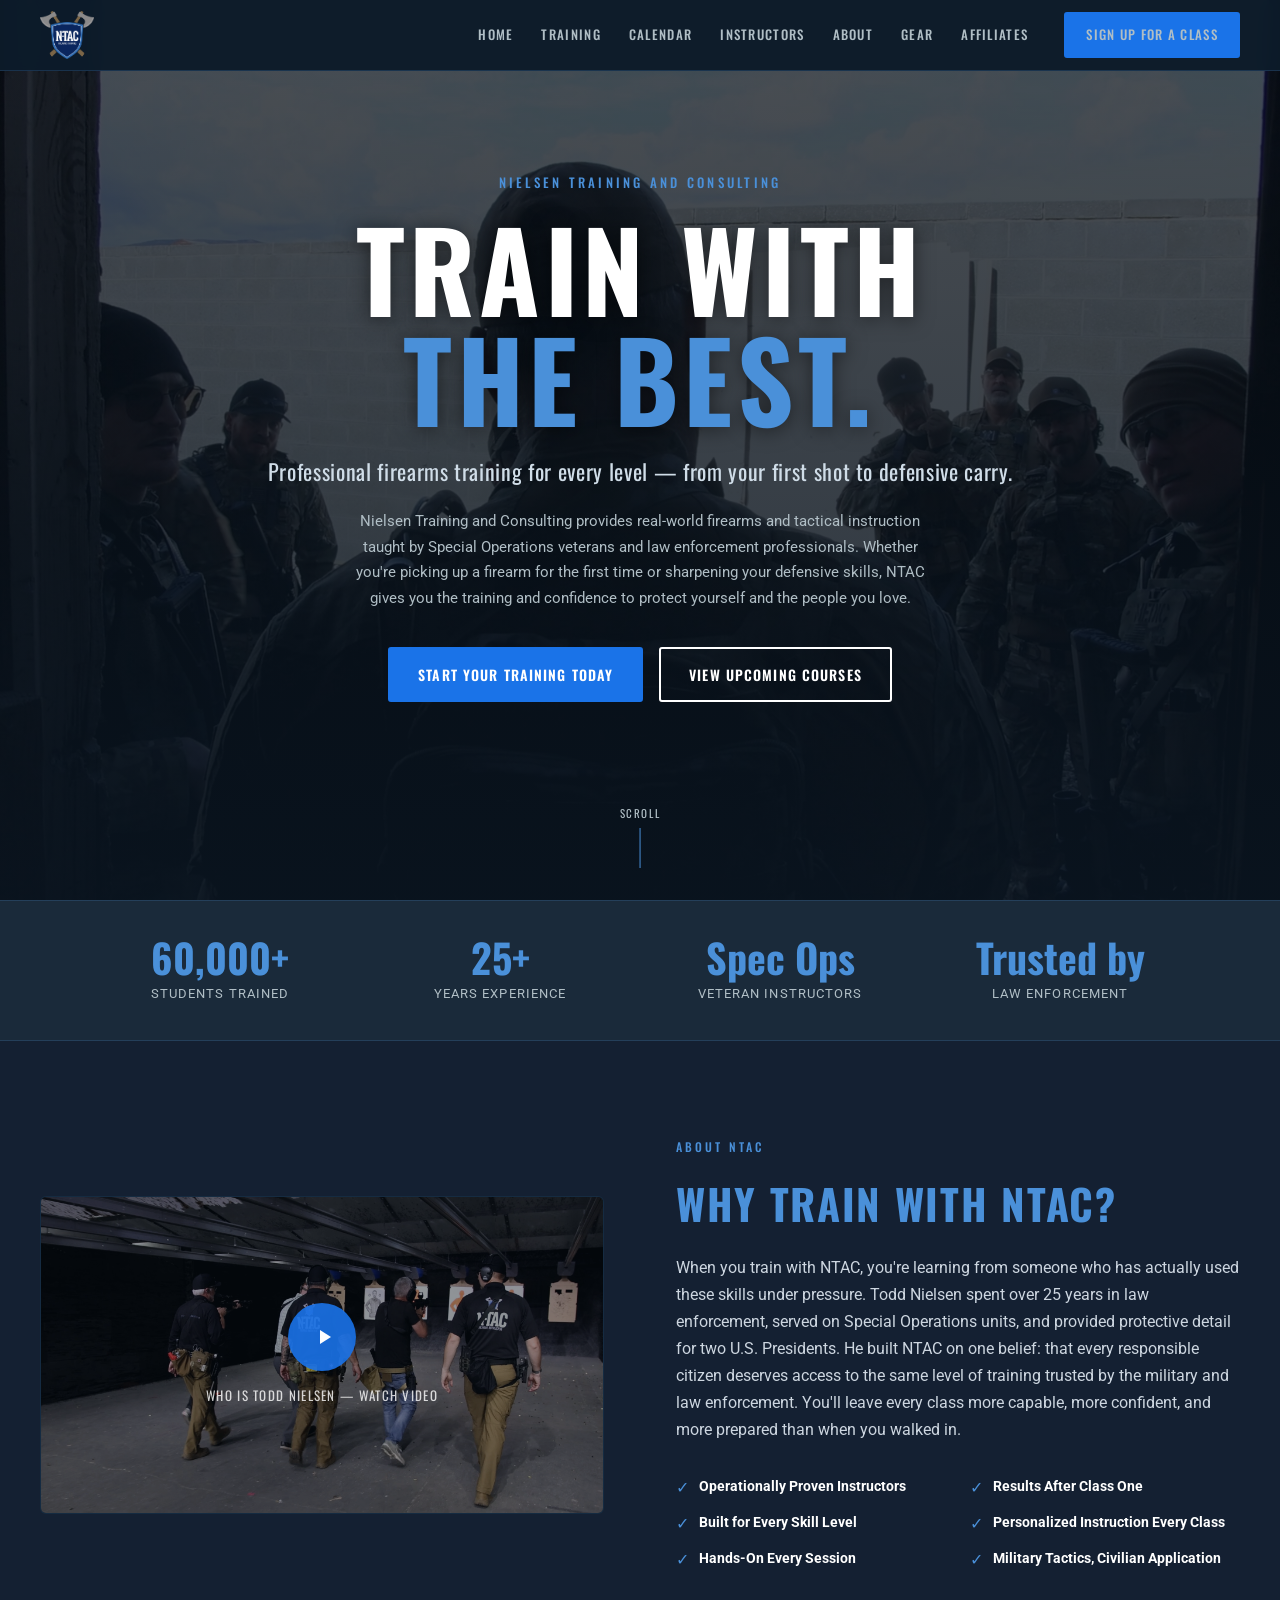
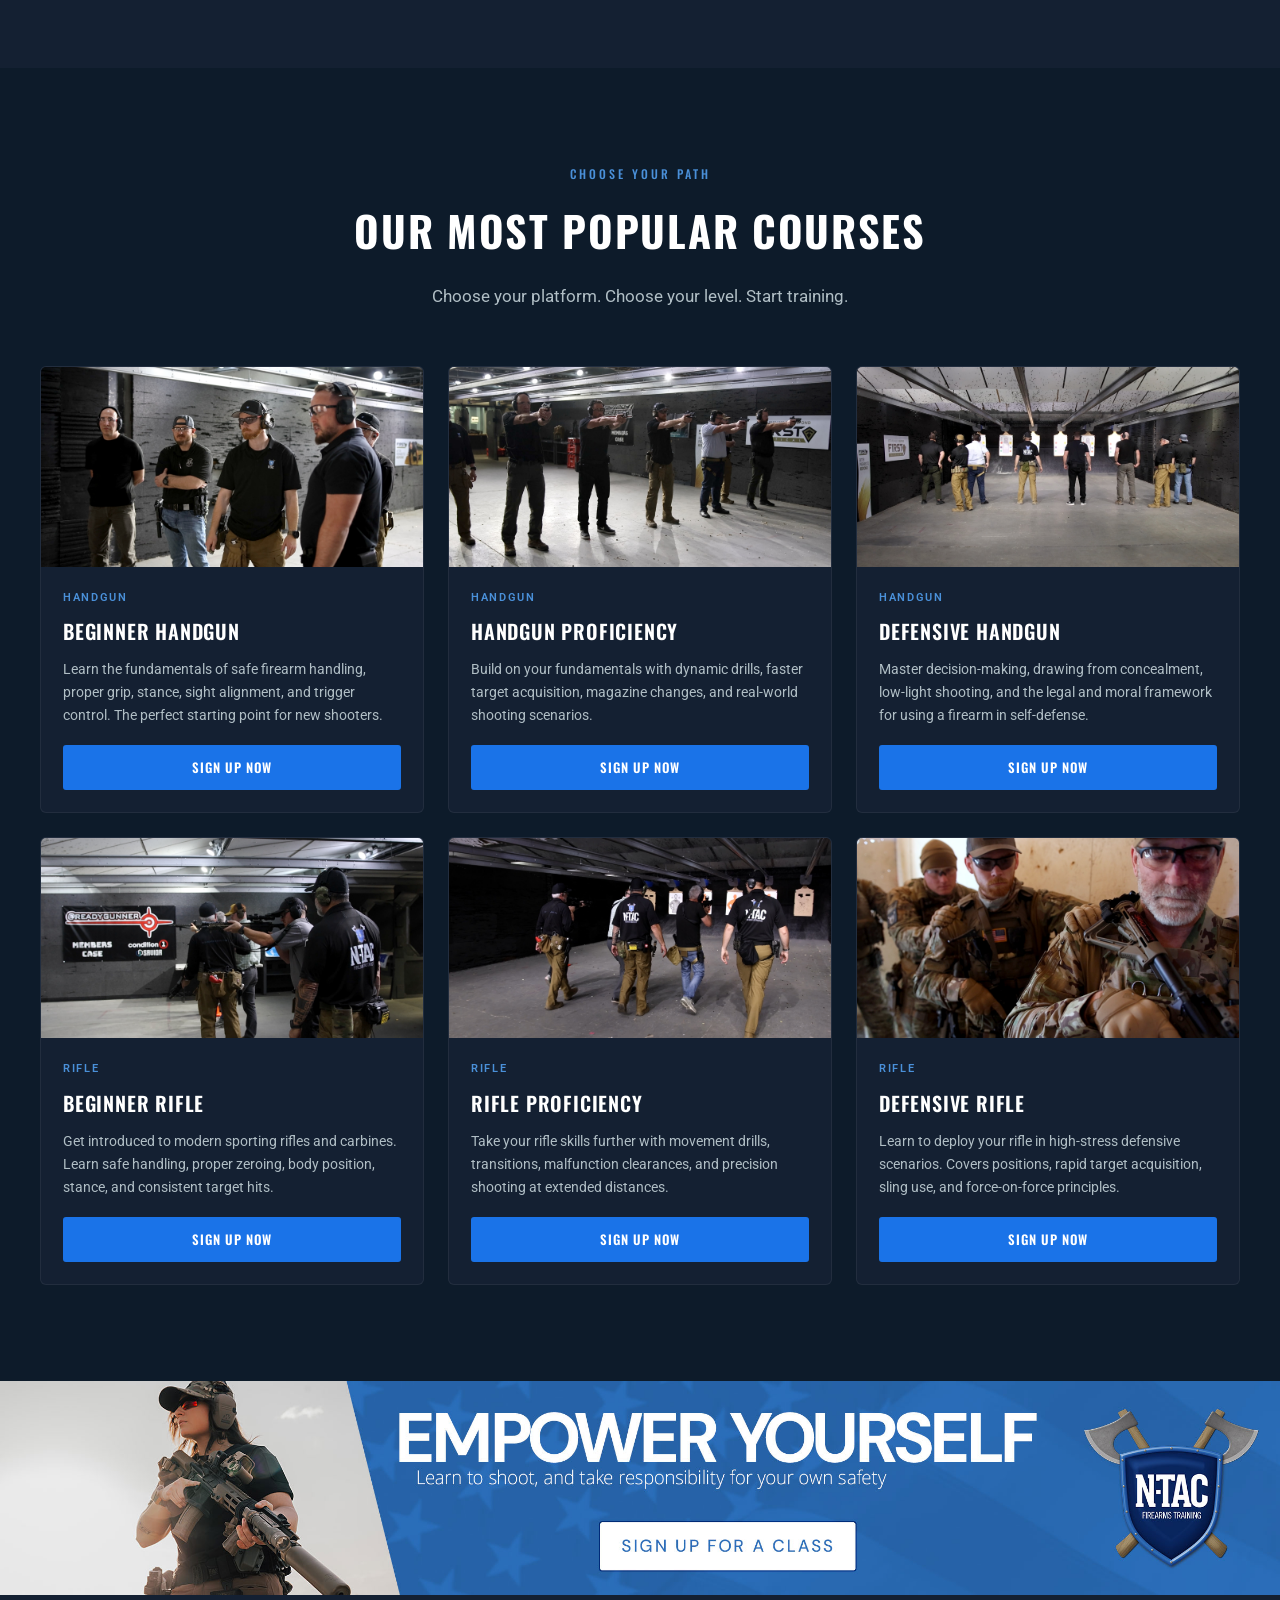
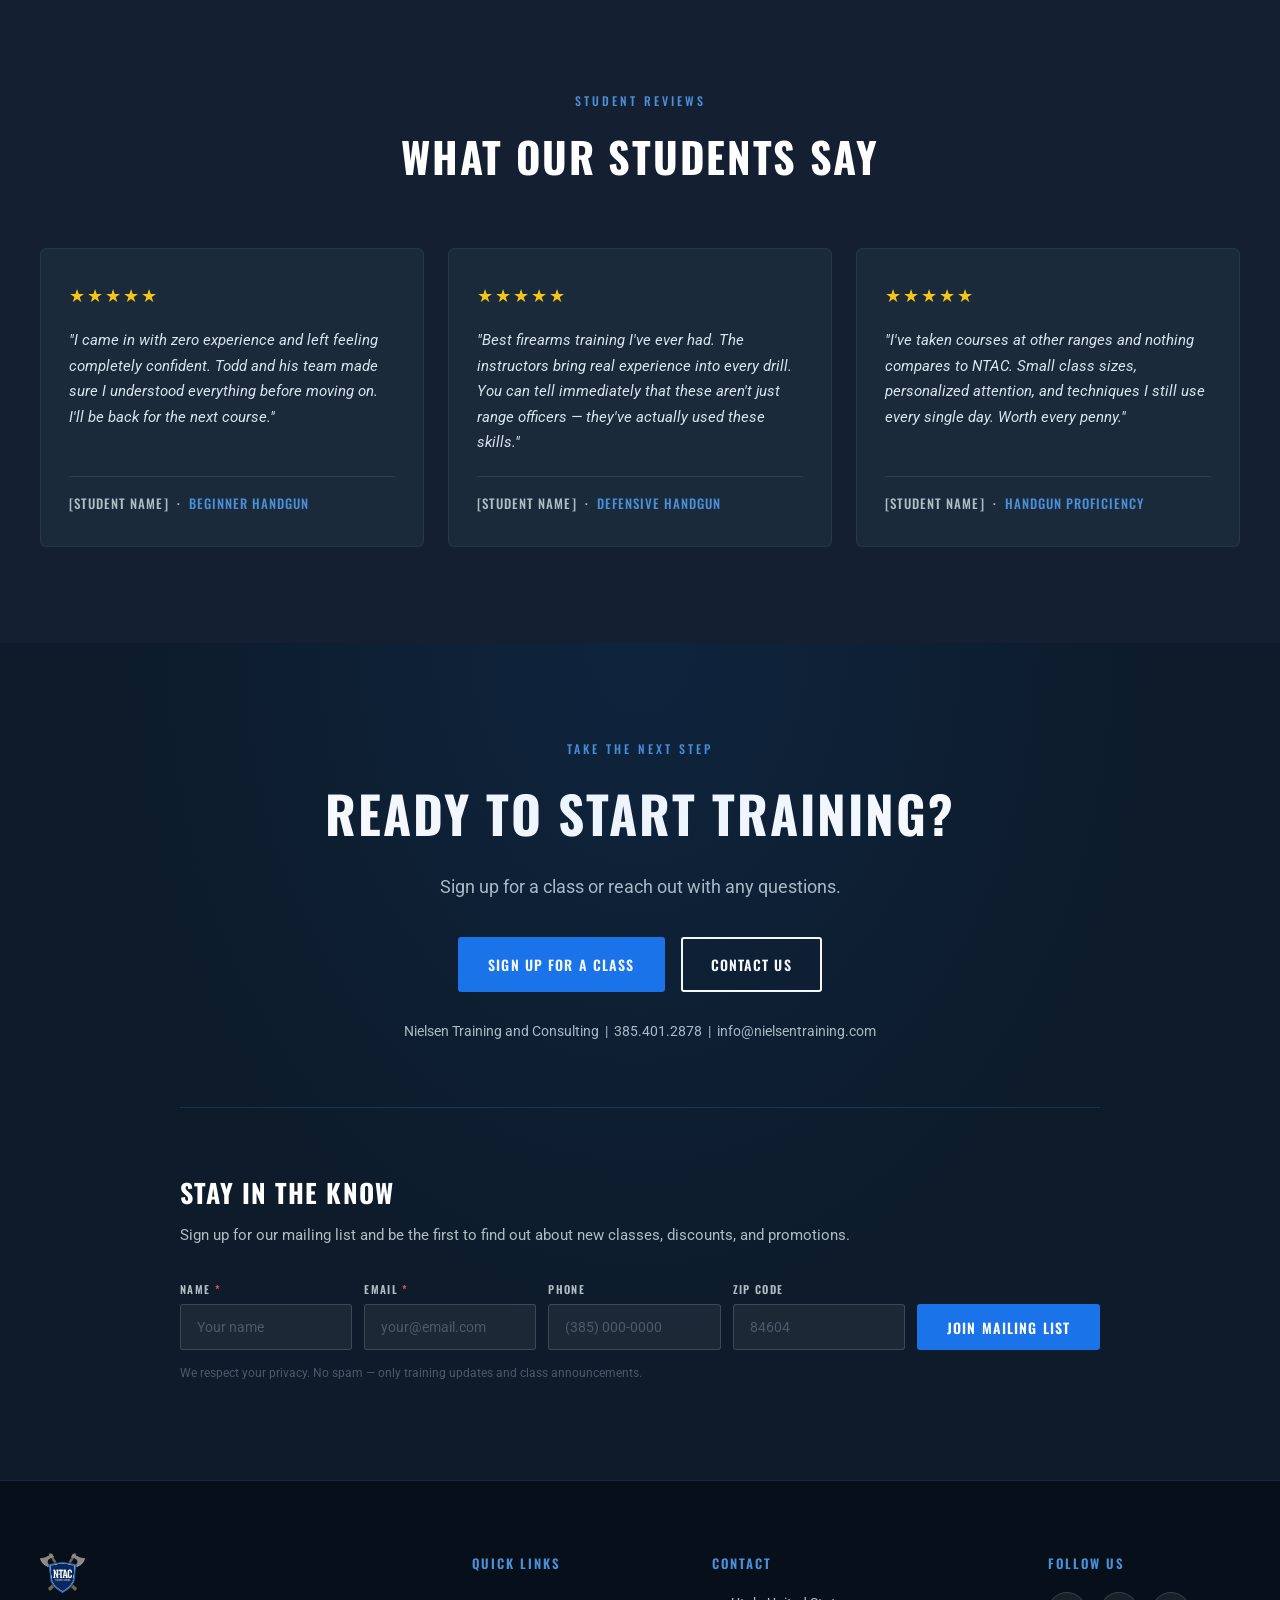
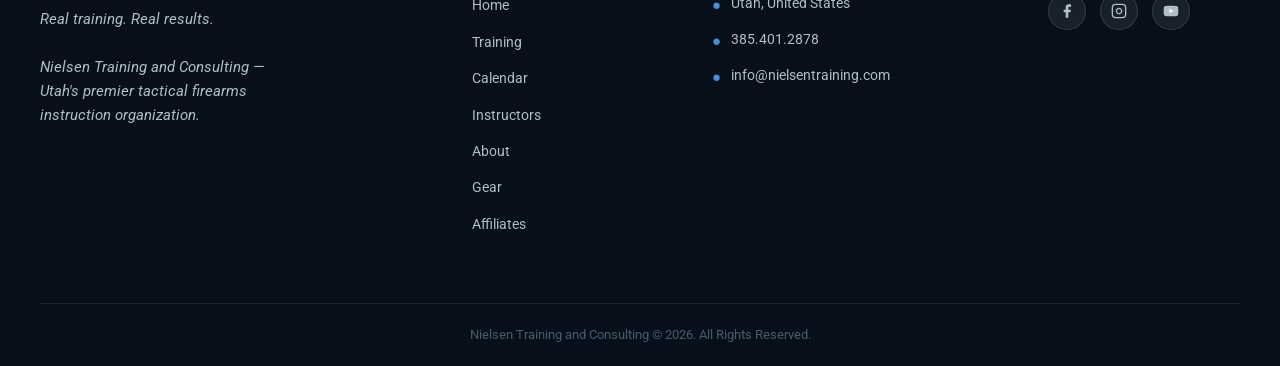
==== index.html @ 10a57e36 "Wire YouTube video YIBYasEvXTU to Why Train With NTAC thumbnail" ====
<!DOCTYPE html>
<html lang="en">
<head>
  <meta charset="UTF-8" />
  <meta name="viewport" content="width=device-width, initial-scale=1.0" />
  <title>Nielsen Training and Consulting — NTAC</title>
  <link rel="icon" type="image/png" href="images/logo-shield-color.png" />
  <link rel="apple-touch-icon" href="images/logo-shield-color.png" />
  <link rel="preconnect" href="https://fonts.googleapis.com" />
  <link rel="preconnect" href="https://fonts.gstatic.com" crossorigin />
  <link href="https://fonts.googleapis.com/css2?family=Oswald:wght@400;500;600;700&family=Roboto:ital,wght@0,400;0,500;0,700;1,400&display=swap" rel="stylesheet" />
  <style>
    *, *::before, *::after { box-sizing: border-box; margin: 0; padding: 0; }

    :root {
      --navy:       #0d1b2a;
      --navy-light: #142032;
      --navy-mid:   #1a2a3a;
      --accent:     #4a90d9;
      --cta:        #1a73e8;
      --cta-hover:  #1558b0;
      --white:      #ffffff;
      --grey:       #b0bec5;
      --gold:       #f5c518;
    }

    html { scroll-behavior: smooth; }

    body {
      background: var(--navy);
      color: var(--white);
      font-family: 'Roboto', sans-serif;
      font-size: 16px;
      line-height: 1.65;
    }

    h1, h2, h3, h4 {
      font-family: 'Oswald', sans-serif;
      text-transform: uppercase;
      letter-spacing: 0.04em;
    }

    a { color: inherit; text-decoration: none; }

    /* ── BUTTONS ─────────────────────────────────── */
    .btn {
      display: inline-block;
      padding: 14px 28px;
      font-family: 'Oswald', sans-serif;
      font-size: 14px;
      font-weight: 600;
      letter-spacing: 0.08em;
      text-transform: uppercase;
      border-radius: 3px;
      cursor: pointer;
      transition: all 0.2s ease;
      border: none;
    }
    .btn-primary {
      background: var(--cta);
      color: var(--white);
      border: 2px solid var(--cta);
    }
    .btn-primary:hover { background: var(--cta-hover); border-color: var(--cta-hover); transform: translateY(-1px); }
    .btn-outline {
      background: transparent;
      color: var(--white);
      border: 2px solid var(--white);
    }
    .btn-outline:hover { background: rgba(255,255,255,0.1); transform: translateY(-1px); }
    .btn-sm { padding: 10px 20px; font-size: 13px; }

    /* ── NAV ─────────────────────────────────────── */
    nav {
      position: fixed;
      top: 0; left: 0; right: 0;
      z-index: 200;
      background: rgba(13, 27, 42, 0.97);
      backdrop-filter: blur(8px);
      border-bottom: 1px solid rgba(74, 144, 217, 0.2);
    }
    .nav-inner {
      max-width: 1280px;
      margin: 0 auto;
      padding: 0 40px;
      height: 70px;
      display: flex;
      align-items: center;
      justify-content: space-between;
    }
    .nav-logo img { height: 48px; width: auto; display: block; }
    .nav-links {
      display: flex;
      align-items: center;
      gap: 28px;
      list-style: none;
    }
    .nav-links a {
      font-family: 'Oswald', sans-serif;
      font-size: 13px;
      font-weight: 500;
      letter-spacing: 0.1em;
      text-transform: uppercase;
      color: var(--grey);
      transition: color 0.2s;
    }
    .nav-links a:hover { color: var(--white); }
    .nav-cta { margin-left: 8px; }

    /* Hamburger */
    .hamburger {
      display: none;
      flex-direction: column;
      gap: 5px;
      cursor: pointer;
      padding: 8px;
      background: none;
      border: none;
    }
    .hamburger span {
      display: block;
      width: 24px;
      height: 2px;
      background: var(--white);
      border-radius: 2px;
      transition: all 0.3s ease;
    }
    .hamburger.open span:nth-child(1) { transform: translateY(7px) rotate(45deg); }
    .hamburger.open span:nth-child(2) { opacity: 0; }
    .hamburger.open span:nth-child(3) { transform: translateY(-7px) rotate(-45deg); }

    /* Mobile menu drawer */
    .mobile-menu {
      display: none;
      position: fixed;
      top: 70px; left: 0; right: 0;
      background: rgba(7, 16, 26, 0.98);
      backdrop-filter: blur(12px);
      border-bottom: 1px solid rgba(74,144,217,0.2);
      z-index: 199;
      padding: 24px 24px 32px;
      transform: translateY(-100%);
      opacity: 0;
      transition: transform 0.3s ease, opacity 0.3s ease;
    }
    .mobile-menu.open {
      transform: translateY(0);
      opacity: 1;
    }
    .mobile-menu ul {
      list-style: none;
      display: flex;
      flex-direction: column;
      gap: 4px;
      margin-bottom: 20px;
    }
    .mobile-menu ul a {
      display: block;
      font-family: 'Oswald', sans-serif;
      font-size: 18px;
      font-weight: 500;
      letter-spacing: 0.08em;
      text-transform: uppercase;
      color: var(--grey);
      padding: 10px 0;
      border-bottom: 1px solid rgba(255,255,255,0.06);
      transition: color 0.2s;
    }
    .mobile-menu ul a:hover { color: var(--white); }
    .mobile-menu .btn { width: 100%; text-align: center; }

    /* ── HERO ────────────────────────────────────── */
    .hero {
      position: relative;
      min-height: 100svh;
      display: flex;
      align-items: center;
      justify-content: center;
      text-align: center;
      overflow: hidden;
      padding-top: 70px;
    }
    .hero-bg {
      position: absolute;
      inset: 0;
      background-image: url('images/defensive-rifle-3.jpg');
      background-size: cover;
      background-position: center 30%;
      filter: brightness(0.45);
    }
    .hero-overlay {
      position: absolute;
      inset: 0;
      background: linear-gradient(to bottom, rgba(13,27,42,0.3) 0%, rgba(13,27,42,0.7) 100%);
    }
    .hero-content {
      position: relative;
      z-index: 2;
      max-width: 820px;
      padding: 40px 24px;
    }
    .hero-eyebrow {
      font-family: 'Oswald', sans-serif;
      font-size: 13px;
      font-weight: 500;
      letter-spacing: 0.25em;
      text-transform: uppercase;
      color: var(--accent);
      margin-bottom: 20px;
    }
    .hero h1 {
      font-size: clamp(44px, 9vw, 110px);
      font-weight: 700;
      line-height: 1.0;
      color: var(--white);
      margin-bottom: 20px;
      text-shadow: 0 2px 20px rgba(0,0,0,0.5);
    }
    .hero h1 span { color: var(--accent); }
    .hero-sub {
      font-family: 'Oswald', sans-serif;
      font-size: clamp(16px, 2.5vw, 22px);
      font-weight: 400;
      color: #d0dde8;
      margin-bottom: 20px;
      letter-spacing: 0.03em;
    }
    .hero-body {
      font-size: 15px;
      color: var(--grey);
      max-width: 580px;
      margin: 0 auto 36px;
      line-height: 1.7;
    }
    .hero-btns {
      display: flex;
      gap: 16px;
      justify-content: center;
      flex-wrap: wrap;
    }
    .hero-scroll {
      position: absolute;
      bottom: 32px;
      left: 50%;
      transform: translateX(-50%);
      z-index: 2;
      display: flex;
      flex-direction: column;
      align-items: center;
      gap: 6px;
      color: var(--grey);
      font-size: 11px;
      letter-spacing: 0.15em;
      text-transform: uppercase;
      font-family: 'Oswald', sans-serif;
      animation: bounce 2s infinite;
    }
    .hero-scroll::after {
      content: '';
      display: block;
      width: 1px;
      height: 40px;
      background: var(--accent);
    }
    @keyframes bounce {
      0%, 100% { transform: translateX(-50%) translateY(0); }
      50%       { transform: translateX(-50%) translateY(6px); }
    }

    /* ── STATS BAR ───────────────────────────────── */
    .stats-bar {
      background: var(--navy-mid);
      border-top: 1px solid rgba(74,144,217,0.2);
      border-bottom: 1px solid rgba(74,144,217,0.2);
      padding: 36px 40px;
    }
    .stats-inner {
      max-width: 1100px;
      margin: 0 auto;
      display: grid;
      grid-template-columns: repeat(4, 1fr);
      gap: 20px;
    }
    .stat-item { text-align: center; }
    .stat-number {
      font-family: 'Oswald', sans-serif;
      font-size: 40px;
      font-weight: 700;
      color: var(--accent);
      line-height: 1;
      display: block;
    }
    .stat-label {
      font-size: 13px;
      color: var(--grey);
      text-transform: uppercase;
      letter-spacing: 0.08em;
      margin-top: 6px;
      display: block;
    }

    /* ── SECTION COMMONS ─────────────────────────── */
    section { padding: 96px 40px; }
    .section-inner { max-width: 1200px; margin: 0 auto; }
    .section-label {
      font-family: 'Oswald', sans-serif;
      font-size: 12px;
      font-weight: 500;
      letter-spacing: 0.25em;
      color: var(--accent);
      text-transform: uppercase;
      display: block;
      margin-bottom: 12px;
    }
    .section-heading {
      font-size: clamp(26px, 3.5vw, 42px);
      font-weight: 700;
      color: var(--white);
      margin-bottom: 16px;
    }
    .section-sub {
      font-size: 17px;
      color: var(--grey);
      margin-bottom: 56px;
    }
    .centered { text-align: center; }

    /* ── WHY NTAC ────────────────────────────────── */
    .why-ntac { background: var(--navy-light); }
    .why-grid {
      display: grid;
      grid-template-columns: 1fr 1fr;
      gap: 72px;
      align-items: center;
    }
    .video-placeholder {
      position: relative;
      background: #08111a;
      border-radius: 6px;
      overflow: hidden;
      aspect-ratio: 16/9;
      cursor: pointer;
      border: 1px solid rgba(74,144,217,0.2);
    }
    .video-placeholder img {
      width: 100%;
      height: 100%;
      object-fit: cover;
      opacity: 0.55;
    }
    .video-play {
      position: absolute;
      inset: 0;
      display: flex;
      flex-direction: column;
      align-items: center;
      justify-content: center;
      gap: 14px;
    }
    .play-icon {
      width: 68px;
      height: 68px;
      background: rgba(26,115,232,0.9);
      border-radius: 50%;
      display: flex;
      align-items: center;
      justify-content: center;
      transition: all 0.2s;
    }
    .video-placeholder:hover .play-icon { background: var(--cta); transform: scale(1.08); }
    .play-icon svg { margin-left: 4px; }
    .video-caption {
      font-family: 'Oswald', sans-serif;
      font-size: 13px;
      letter-spacing: 0.1em;
      color: rgba(255,255,255,0.8);
      text-transform: uppercase;
    }
    .why-content .section-heading { color: var(--accent); }
    .why-body {
      color: #cdd6e0;
      margin-bottom: 32px;
      font-size: 15.5px;
      line-height: 1.75;
    }
    .bullets-grid {
      display: grid;
      grid-template-columns: 1fr 1fr;
      gap: 12px 24px;
    }
    .bullet-item { display: flex; align-items: flex-start; gap: 10px; }
    .bullet-icon { color: var(--accent); font-size: 16px; line-height: 1.5; flex-shrink: 0; }
    .bullet-text { font-size: 14px; font-weight: 700; color: var(--white); line-height: 1.5; }

    /* ── COURSES ─────────────────────────────────── */
    .courses { background: var(--navy); }
    .courses-grid {
      display: grid;
      grid-template-columns: repeat(3, 1fr);
      gap: 24px;
    }
    .course-card {
      background: var(--navy-light);
      border-radius: 6px;
      overflow: hidden;
      display: flex;
      flex-direction: column;
      border: 1px solid rgba(255,255,255,0.06);
      transition: all 0.25s ease;
    }
    .course-card:hover {
      transform: translateY(-4px);
      border-color: rgba(74,144,217,0.5);
      box-shadow: 0 12px 40px rgba(26,115,232,0.18);
    }
    .course-card-img { height: 200px; overflow: hidden; }
    .course-card-img img {
      width: 100%;
      height: 100%;
      object-fit: cover;
      transition: transform 0.4s ease;
    }
    .course-card:hover .course-card-img img { transform: scale(1.05); }
    .course-card-body { padding: 22px 22px 0; flex: 1; display: flex; flex-direction: column; }
    .course-tag { font-size: 11px; font-weight: 600; letter-spacing: 0.15em; text-transform: uppercase; color: var(--accent); margin-bottom: 8px; }
    .course-title { font-family: 'Oswald', sans-serif; font-size: 20px; font-weight: 600; color: var(--white); margin-bottom: 10px; text-transform: uppercase; }
    .course-desc { font-size: 14px; color: var(--grey); line-height: 1.65; flex: 1; }
    .course-card-footer { padding: 18px 22px 22px; }
    .course-card-footer .btn { width: 100%; text-align: center; }

    /* ── EMPOWER BANNER ──────────────────────────── */
    .empower-banner { width: 100%; display: block; line-height: 0; }
    .empower-banner img { width: 100%; height: auto; display: block; }

    /* ── TESTIMONIALS ────────────────────────────── */
    .testimonials { background: var(--navy-light); }
    .testi-grid {
      display: grid;
      grid-template-columns: repeat(3, 1fr);
      gap: 24px;
    }
    .testi-card {
      background: var(--navy-mid);
      border-radius: 6px;
      padding: 32px 28px;
      border: 1px solid rgba(255,255,255,0.06);
      display: flex;
      flex-direction: column;
    }
    .testi-stars { color: var(--gold); font-size: 18px; letter-spacing: 2px; margin-bottom: 18px; }
    .testi-quote { font-style: italic; color: #d8e4ef; font-size: 15px; line-height: 1.7; flex: 1; margin-bottom: 20px; }
    .testi-name {
      font-family: 'Oswald', sans-serif;
      font-size: 13px;
      font-weight: 500;
      letter-spacing: 0.08em;
      color: var(--grey);
      text-transform: uppercase;
      border-top: 1px solid rgba(255,255,255,0.1);
      padding-top: 16px;
    }
    .testi-name span { color: var(--accent); }

    /* ── COMBINED CTA + EMAIL ────────────────────── */
    .bottom-section {
      background: var(--navy);
      position: relative;
      overflow: hidden;
    }
    .bottom-section::before {
      content: '';
      position: absolute;
      inset: 0;
      background: radial-gradient(ellipse at center top, rgba(26,115,232,0.1) 0%, transparent 60%);
      pointer-events: none;
    }
    .bottom-inner {
      max-width: 1000px;
      margin: 0 auto;
      padding: 96px 40px;
    }
    .bottom-cta {
      text-align: center;
      padding-bottom: 64px;
      border-bottom: 1px solid rgba(74,144,217,0.2);
      margin-bottom: 64px;
    }
    .bottom-cta .section-heading { font-size: clamp(30px, 4vw, 52px); }
    .cta-sub { font-size: 18px; color: var(--grey); margin-bottom: 36px; }
    .cta-btns { display: flex; gap: 16px; justify-content: center; flex-wrap: wrap; margin-bottom: 28px; }
    .cta-contact { font-size: 14px; color: var(--grey); }
    .cta-contact a:hover { color: var(--white); }

    .email-signup-head { margin-bottom: 32px; }
    .email-signup-head h3 {
      font-family: 'Oswald', sans-serif;
      font-size: 26px;
      font-weight: 700;
      color: var(--white);
      text-transform: uppercase;
      letter-spacing: 0.04em;
      margin-bottom: 8px;
    }
    .email-signup-head p { font-size: 15px; color: var(--grey); }

    .email-form {
      display: grid;
      grid-template-columns: 1fr 1fr 1fr 1fr auto;
      gap: 12px;
      align-items: end;
    }
    .email-form-group { display: flex; flex-direction: column; gap: 6px; }
    .email-form-group label {
      font-family: 'Oswald', sans-serif;
      font-size: 11px;
      font-weight: 600;
      letter-spacing: 0.12em;
      text-transform: uppercase;
      color: var(--grey);
    }
    .email-form-group label span { color: #e05555; }
    .email-form-group input {
      background: rgba(255,255,255,0.06);
      border: 1px solid rgba(255,255,255,0.15);
      border-radius: 3px;
      padding: 12px 16px;
      font-size: 14px;
      color: var(--white);
      font-family: 'Roboto', sans-serif;
      outline: none;
      transition: border-color 0.2s;
      width: 100%;
      height: 46px;
    }
    .email-form-group input::placeholder { color: #4a5a6a; }
    .email-form-group input:focus { border-color: var(--accent); }
    .email-form .btn { height: 46px; white-space: nowrap; padding: 0 28px; }
    .email-form-note { margin-top: 14px; font-size: 12px; color: #4a5a6a; }

    /* ── FOOTER ──────────────────────────────────── */
    footer {
      background: #07101a;
      padding: 72px 40px 0;
      border-top: 1px solid rgba(74,144,217,0.2);
    }
    .footer-grid {
      max-width: 1200px;
      margin: 0 auto;
      display: grid;
      grid-template-columns: 2fr 1fr 1.5fr 1fr;
      gap: 48px;
      padding-bottom: 56px;
    }
    .footer-logo { display: flex; align-items: center; gap: 10px; margin-bottom: 14px; }
    .footer-logo img { height: 40px; }
    .footer-tagline { font-style: italic; color: var(--grey); font-size: 15px; line-height: 1.6; max-width: 240px; }
    .footer-col h4 {
      font-family: 'Oswald', sans-serif;
      font-size: 13px;
      font-weight: 600;
      letter-spacing: 0.15em;
      color: var(--accent);
      text-transform: uppercase;
      margin-bottom: 18px;
    }
    .footer-col ul { list-style: none; }
    .footer-col ul li { margin-bottom: 10px; }
    .footer-col ul a { font-size: 14px; color: var(--grey); transition: color 0.2s; }
    .footer-col ul a:hover { color: var(--white); }
    .footer-contact-item { display: flex; align-items: flex-start; gap: 10px; margin-bottom: 10px; font-size: 14px; color: var(--grey); }
    .footer-contact-item span:first-child { color: var(--accent); font-size: 15px; flex-shrink: 0; margin-top: 1px; }
    .social-icons { display: flex; gap: 14px; margin-top: 4px; }
    .social-icon {
      width: 38px;
      height: 38px;
      border-radius: 50%;
      background: rgba(255,255,255,0.07);
      border: 1px solid rgba(255,255,255,0.12);
      display: flex;
      align-items: center;
      justify-content: center;
      color: var(--grey);
      transition: all 0.2s;
    }
    .social-icon:hover { background: var(--cta); border-color: var(--cta); color: var(--white); }
    .footer-bottom {
      max-width: 1200px;
      margin: 0 auto;
      padding: 20px 0;
      border-top: 1px solid rgba(255,255,255,0.07);
      text-align: center;
      font-size: 13px;
      color: #4a5a6a;
    }

    /* ══════════════════════════════════════════════
       MOBILE STYLES
    ══════════════════════════════════════════════ */

    @media (max-width: 900px) {
      /* Nav */
      .nav-inner { padding: 0 20px; }
      .nav-links { display: none; }
      .hamburger { display: flex; }
      .mobile-menu { display: block; }

      /* Hero */
      .hero-body { display: none; }
      .hero-scroll { display: none; }
      .hero-btns .btn { padding: 13px 20px; font-size: 13px; }

      /* Stats — 2x2 */
      .stats-bar { padding: 28px 20px; }
      .stats-inner { grid-template-columns: 1fr 1fr; gap: 24px 16px; }
      .stat-number { font-size: 32px; }

      /* Section padding */
      section { padding: 64px 20px; }

      /* Why NTAC — stack */
      .why-grid { grid-template-columns: 1fr; gap: 36px; }

      /* Bullets — single column */
      .bullets-grid { grid-template-columns: 1fr; }

      /* Courses — 2 col */
      .courses-grid { grid-template-columns: 1fr 1fr; gap: 16px; }

      /* Testimonials — 1 col */
      .testi-grid { grid-template-columns: 1fr; gap: 16px; }

      /* Bottom section */
      .bottom-inner { padding: 64px 20px; }
      .bottom-cta { padding-bottom: 48px; margin-bottom: 48px; }

      /* Email form — 2 col */
      .email-form { grid-template-columns: 1fr 1fr; }
      .email-form .btn { grid-column: 1 / -1; width: 100%; }

      /* Footer — 2 col */
      footer { padding: 48px 20px 0; }
      .footer-grid { grid-template-columns: 1fr 1fr; gap: 32px; }
    }

    @media (max-width: 560px) {
      /* Nav */
      .nav-logo img { height: 40px; }

      /* Hero */
      .hero h1 { font-size: clamp(38px, 11vw, 56px); }
      .hero-sub { font-size: 15px; }
      .hero-btns { flex-direction: column; align-items: center; gap: 12px; }
      .hero-btns .btn { width: 100%; max-width: 300px; text-align: center; }

      /* Stats — single col */
      .stats-inner { grid-template-columns: 1fr 1fr; gap: 20px 8px; }
      .stat-number { font-size: 28px; }
      .stat-label { font-size: 11px; }

      /* Section heading */
      .section-heading { font-size: 26px; }
      .section-sub { font-size: 15px; margin-bottom: 36px; }

      /* Why NTAC */
      .why-body { font-size: 14.5px; }

      /* Courses — single col */
      .courses-grid { grid-template-columns: 1fr; }
      .course-card-img { height: 180px; }

      /* Testimonials */
      .testi-card { padding: 24px 20px; }

      /* CTA */
      .cta-sub { font-size: 16px; }
      .cta-btns { flex-direction: column; align-items: center; gap: 12px; }
      .cta-btns .btn { width: 100%; max-width: 300px; text-align: center; }

      /* Email form — single col */
      .email-form { grid-template-columns: 1fr; }

      /* Footer — single col */
      .footer-grid { grid-template-columns: 1fr; gap: 36px; }
      .footer-tagline { max-width: 100%; }
    }
  </style>
</head>
<body>

<!-- ── NAV ─────────────────────────────────────── -->
<nav>
  <div class="nav-inner">
    <div class="nav-logo">
      <img src="images/logo-shield-color.png" alt="NTAC" />
    </div>
    <ul class="nav-links">
      <li><a href="#">Home</a></li>
      <li><a href="#">Training</a></li>
      <li><a href="#">Calendar</a></li>
      <li><a href="#">Instructors</a></li>
      <li><a href="#">About</a></li>
      <li><a href="#">Gear</a></li>
      <li><a href="#">Affiliates</a></li>
      <li class="nav-cta"><a href="#courses" class="btn btn-primary btn-sm">Sign Up for a Class</a></li>
    </ul>
    <button class="hamburger" id="hamburger" aria-label="Menu">
      <span></span><span></span><span></span>
    </button>
  </div>
</nav>

<!-- Mobile Menu Drawer -->
<div class="mobile-menu" id="mobileMenu">
  <ul>
    <li><a href="#" onclick="closeMenu()">Home</a></li>
    <li><a href="#" onclick="closeMenu()">Training</a></li>
    <li><a href="#" onclick="closeMenu()">Calendar</a></li>
    <li><a href="#" onclick="closeMenu()">Instructors</a></li>
    <li><a href="#" onclick="closeMenu()">About</a></li>
    <li><a href="#" onclick="closeMenu()">Gear</a></li>
    <li><a href="#" onclick="closeMenu()">Affiliates</a></li>
  </ul>
  <a href="#courses" class="btn btn-primary" onclick="closeMenu()">Sign Up for a Class</a>
</div>

<!-- ── HERO ────────────────────────────────────── -->
<section class="hero">
  <div class="hero-bg"></div>
  <div class="hero-overlay"></div>
  <div class="hero-content">
    <p class="hero-eyebrow">Nielsen Training and Consulting</p>
    <h1>Train With <span>the Best.</span></h1>
    <p class="hero-sub">Professional firearms training for every level — from your first shot to defensive carry.</p>
    <p class="hero-body">Nielsen Training and Consulting provides real-world firearms and tactical instruction taught by Special Operations veterans and law enforcement professionals. Whether you're picking up a firearm for the first time or sharpening your defensive skills, NTAC gives you the training and confidence to protect yourself and the people you love.</p>
    <div class="hero-btns">
      <a href="#courses" class="btn btn-primary">Start Your Training Today</a>
      <a href="/calendar" class="btn btn-outline">View Upcoming Courses</a>
    </div>
  </div>
  <div class="hero-scroll">Scroll</div>
</section>

<!-- ── STATS BAR ─────────────────────────────── -->
<div class="stats-bar">
  <div class="stats-inner">
    <div class="stat-item">
      <span class="stat-number">60,000+</span>
      <span class="stat-label">Students Trained</span>
    </div>
    <div class="stat-item">
      <span class="stat-number">25+</span>
      <span class="stat-label">Years Experience</span>
    </div>
    <div class="stat-item">
      <span class="stat-number">Spec Ops</span>
      <span class="stat-label">Veteran Instructors</span>
    </div>
    <div class="stat-item">
      <span class="stat-number">Trusted by</span>
      <span class="stat-label">Law Enforcement</span>
    </div>
  </div>
</div>

<!-- ── WHY NTAC ─────────────────────────────── -->
<section class="why-ntac">
  <div class="section-inner">
    <div class="why-grid">
      <div class="video-placeholder" id="videoThumb" onclick="playVideo()">
        <img src="images/rifle-proficiency.jpg" alt="Todd Nielsen" />
        <div class="video-play">
          <div class="play-icon">
            <svg width="24" height="24" viewBox="0 0 24 24" fill="white"><path d="M8 5v14l11-7z"/></svg>
          </div>
          <span class="video-caption">Who Is Todd Nielsen — Watch Video</span>
        </div>
      </div>
      <div class="why-content">
        <span class="section-label">About NTAC</span>
        <h2 class="section-heading">Why Train With NTAC?</h2>
        <p class="why-body">When you train with NTAC, you're learning from someone who has actually used these skills under pressure. Todd Nielsen spent over 25 years in law enforcement, served on Special Operations units, and provided protective detail for two U.S. Presidents. He built NTAC on one belief: that every responsible citizen deserves access to the same level of training trusted by the military and law enforcement. You'll leave every class more capable, more confident, and more prepared than when you walked in.</p>
        <div class="bullets-grid">
          <div class="bullet-item">
            <span class="bullet-icon">&#10003;</span>
            <span class="bullet-text">Operationally Proven Instructors</span>
          </div>
          <div class="bullet-item">
            <span class="bullet-icon">&#10003;</span>
            <span class="bullet-text">Results After Class One</span>
          </div>
          <div class="bullet-item">
            <span class="bullet-icon">&#10003;</span>
            <span class="bullet-text">Built for Every Skill Level</span>
          </div>
          <div class="bullet-item">
            <span class="bullet-icon">&#10003;</span>
            <span class="bullet-text">Personalized Instruction Every Class</span>
          </div>
          <div class="bullet-item">
            <span class="bullet-icon">&#10003;</span>
            <span class="bullet-text">Hands-On Every Session</span>
          </div>
          <div class="bullet-item">
            <span class="bullet-icon">&#10003;</span>
            <span class="bullet-text">Military Tactics, Civilian Application</span>
          </div>
        </div>
      </div>
    </div>
  </div>
</section>

<!-- ── COURSES ──────────────────────────────── -->
<section class="courses" id="courses">
  <div class="section-inner">
    <div class="centered">
      <span class="section-label">Choose Your Path</span>
      <h2 class="section-heading">Our Most Popular Courses</h2>
      <p class="section-sub">Choose your platform. Choose your level. Start training.</p>
    </div>
    <div class="courses-grid">
      <div class="course-card">
        <div class="course-card-img"><img src="images/beginner-handgun.jpg" alt="Beginner Handgun" /></div>
        <div class="course-card-body">
          <span class="course-tag">Handgun</span>
          <h3 class="course-title">Beginner Handgun</h3>
          <p class="course-desc">Learn the fundamentals of safe firearm handling, proper grip, stance, sight alignment, and trigger control. The perfect starting point for new shooters.</p>
        </div>
        <div class="course-card-footer"><a href="#" class="btn btn-primary btn-sm">Sign Up Now</a></div>
      </div>
      <div class="course-card">
        <div class="course-card-img"><img src="images/handgun-proficiency.jpg" alt="Handgun Proficiency" /></div>
        <div class="course-card-body">
          <span class="course-tag">Handgun</span>
          <h3 class="course-title">Handgun Proficiency</h3>
          <p class="course-desc">Build on your fundamentals with dynamic drills, faster target acquisition, magazine changes, and real-world shooting scenarios.</p>
        </div>
        <div class="course-card-footer"><a href="#" class="btn btn-primary btn-sm">Sign Up Now</a></div>
      </div>
      <div class="course-card">
        <div class="course-card-img"><img src="images/defensive-handgun.jpg" alt="Defensive Handgun" /></div>
        <div class="course-card-body">
          <span class="course-tag">Handgun</span>
          <h3 class="course-title">Defensive Handgun</h3>
          <p class="course-desc">Master decision-making, drawing from concealment, low-light shooting, and the legal and moral framework for using a firearm in self-defense.</p>
        </div>
        <div class="course-card-footer"><a href="#" class="btn btn-primary btn-sm">Sign Up Now</a></div>
      </div>
      <div class="course-card">
        <div class="course-card-img"><img src="images/beginner-rifle.jpg" alt="Beginner Rifle" /></div>
        <div class="course-card-body">
          <span class="course-tag">Rifle</span>
          <h3 class="course-title">Beginner Rifle</h3>
          <p class="course-desc">Get introduced to modern sporting rifles and carbines. Learn safe handling, proper zeroing, body position, stance, and consistent target hits.</p>
        </div>
        <div class="course-card-footer"><a href="#" class="btn btn-primary btn-sm">Sign Up Now</a></div>
      </div>
      <div class="course-card">
        <div class="course-card-img"><img src="images/rifle-proficiency.jpg" alt="Rifle Proficiency" /></div>
        <div class="course-card-body">
          <span class="course-tag">Rifle</span>
          <h3 class="course-title">Rifle Proficiency</h3>
          <p class="course-desc">Take your rifle skills further with movement drills, transitions, malfunction clearances, and precision shooting at extended distances.</p>
        </div>
        <div class="course-card-footer"><a href="#" class="btn btn-primary btn-sm">Sign Up Now</a></div>
      </div>
      <div class="course-card">
        <div class="course-card-img"><img src="images/defensive-rifle.jpg" alt="Defensive Rifle" /></div>
        <div class="course-card-body">
          <span class="course-tag">Rifle</span>
          <h3 class="course-title">Defensive Rifle</h3>
          <p class="course-desc">Learn to deploy your rifle in high-stress defensive scenarios. Covers positions, rapid target acquisition, sling use, and force-on-force principles.</p>
        </div>
        <div class="course-card-footer"><a href="#" class="btn btn-primary btn-sm">Sign Up Now</a></div>
      </div>
    </div>
  </div>
</section>

<!-- ── EMPOWER BANNER ────────────────────── -->
<div class="empower-banner">
  <img src="images/empower-banner.jpg" alt="Empower Yourself — Nielsen Training and Consulting" />
</div>

<!-- ── TESTIMONIALS ─────────────────────────── -->
<section class="testimonials">
  <div class="section-inner">
    <div class="centered" style="margin-bottom: 56px;">
      <span class="section-label">Student Reviews</span>
      <h2 class="section-heading">What Our Students Say</h2>
    </div>
    <div class="testi-grid">
      <div class="testi-card">
        <div class="testi-stars">&#9733;&#9733;&#9733;&#9733;&#9733;</div>
        <p class="testi-quote">"I came in with zero experience and left feeling completely confident. Todd and his team made sure I understood everything before moving on. I'll be back for the next course."</p>
        <div class="testi-name">[Student Name] &nbsp;·&nbsp; <span>Beginner Handgun</span></div>
      </div>
      <div class="testi-card">
        <div class="testi-stars">&#9733;&#9733;&#9733;&#9733;&#9733;</div>
        <p class="testi-quote">"Best firearms training I've ever had. The instructors bring real experience into every drill. You can tell immediately that these aren't just range officers — they've actually used these skills."</p>
        <div class="testi-name">[Student Name] &nbsp;·&nbsp; <span>Defensive Handgun</span></div>
      </div>
      <div class="testi-card">
        <div class="testi-stars">&#9733;&#9733;&#9733;&#9733;&#9733;</div>
        <p class="testi-quote">"I've taken courses at other ranges and nothing compares to NTAC. Small class sizes, personalized attention, and techniques I still use every single day. Worth every penny."</p>
        <div class="testi-name">[Student Name] &nbsp;·&nbsp; <span>Handgun Proficiency</span></div>
      </div>
    </div>
  </div>
</section>

<!-- ── COMBINED CTA + EMAIL SIGNUP ────────── -->
<div class="bottom-section">
  <div class="bottom-inner">

    <!-- CTA -->
    <div class="bottom-cta">
      <span class="section-label" style="display:block;">Take the Next Step</span>
      <h2 class="section-heading">Ready to Start Training?</h2>
      <p class="cta-sub">Sign up for a class or reach out with any questions.</p>
      <div class="cta-btns">
        <a href="#" class="btn btn-primary">Sign Up for a Class</a>
        <a href="#" class="btn btn-outline">Contact Us</a>
      </div>
      <p class="cta-contact">
        Nielsen Training and Consulting &nbsp;|&nbsp; <a href="tel:3854012878">385.401.2878</a> &nbsp;|&nbsp; <a href="mailto:info@nielsentraining.com">info@nielsentraining.com</a>
      </p>
    </div>

    <!-- Email Signup -->
    <div class="email-signup-head">
      <h3>Stay In The Know</h3>
      <p>Sign up for our mailing list and be the first to find out about new classes, discounts, and promotions.</p>
    </div>
    <form class="email-form" onsubmit="handleSignup(event)">
      <div class="email-form-group">
        <label>Name <span>*</span></label>
        <input type="text" name="name" placeholder="Your name" required />
      </div>
      <div class="email-form-group">
        <label>Email <span>*</span></label>
        <input type="email" name="email" placeholder="your@email.com" required />
      </div>
      <div class="email-form-group">
        <label>Phone</label>
        <input type="tel" name="phone" placeholder="(385) 000-0000" />
      </div>
      <div class="email-form-group">
        <label>Zip Code</label>
        <input type="text" name="zip" placeholder="84604" maxlength="5" />
      </div>
      <button type="submit" class="btn btn-primary">Join Mailing List</button>
    </form>
    <p class="email-form-note">We respect your privacy. No spam — only training updates and class announcements.</p>

  </div>
</div>

<!-- ── FOOTER ───────────────────────────────── -->
<footer>
  <div class="footer-grid">
    <div>
      <div class="footer-logo">
        <img src="images/logo-shield-color.png" alt="NTAC" />
      </div>
      <p class="footer-tagline">Real training. Real results.<br><br>Nielsen Training and Consulting — Utah's premier tactical firearms instruction organization.</p>
    </div>
    <div class="footer-col">
      <h4>Quick Links</h4>
      <ul>
        <li><a href="#">Home</a></li>
        <li><a href="#">Training</a></li>
        <li><a href="#">Calendar</a></li>
        <li><a href="#">Instructors</a></li>
        <li><a href="#">About</a></li>
        <li><a href="#">Gear</a></li>
        <li><a href="#">Affiliates</a></li>
      </ul>
    </div>
    <div class="footer-col">
      <h4>Contact</h4>
      <div class="footer-contact-item">
        <span>&#9679;</span><span>Utah, United States</span>
      </div>
      <div class="footer-contact-item">
        <span>&#9679;</span><a href="tel:3854012878">385.401.2878</a>
      </div>
      <div class="footer-contact-item">
        <span>&#9679;</span><a href="mailto:info@nielsentraining.com">info@nielsentraining.com</a>
      </div>
    </div>
    <div class="footer-col">
      <h4>Follow Us</h4>
      <div class="social-icons">
        <a href="#" class="social-icon" aria-label="Facebook">
          <svg width="16" height="16" viewBox="0 0 24 24" fill="currentColor"><path d="M18 2h-3a5 5 0 0 0-5 5v3H7v4h3v8h4v-8h3l1-4h-4V7a1 1 0 0 1 1-1h3z"/></svg>
        </a>
        <a href="#" class="social-icon" aria-label="Instagram">
          <svg width="16" height="16" viewBox="0 0 24 24" fill="none" stroke="currentColor" stroke-width="2"><rect x="2" y="2" width="20" height="20" rx="5" ry="5"/><path d="M16 11.37A4 4 0 1 1 12.63 8 4 4 0 0 1 16 11.37z"/><line x1="17.5" y1="6.5" x2="17.51" y2="6.5"/></svg>
        </a>
        <a href="#" class="social-icon" aria-label="YouTube">
          <svg width="16" height="16" viewBox="0 0 24 24" fill="currentColor"><path d="M22.54 6.42a2.78 2.78 0 0 0-1.95-1.96C18.88 4 12 4 12 4s-6.88 0-8.59.46a2.78 2.78 0 0 0-1.95 1.96A29 29 0 0 0 1 12a29 29 0 0 0 .46 5.58A2.78 2.78 0 0 0 3.41 19.6C5.12 20 12 20 12 20s6.88 0 8.59-.46a2.78 2.78 0 0 0 1.95-1.95A29 29 0 0 0 23 12a29 29 0 0 0-.46-5.58z"/><polygon points="9.75 15.02 15.5 12 9.75 8.98 9.75 15.02" fill="white"/></svg>
        </a>
      </div>
    </div>
  </div>
  <div class="footer-bottom">
    Nielsen Training and Consulting &copy; 2026. All Rights Reserved.
  </div>
</footer>

<script>
  function playVideo() {
    const thumb = document.getElementById('videoThumb');
    const iframe = document.createElement('iframe');
    iframe.src = 'https://www.youtube.com/embed/YIBYasEvXTU?autoplay=1&rel=0';
    iframe.allow = 'accelerometer; autoplay; clipboard-write; encrypted-media; gyroscope; picture-in-picture';
    iframe.allowFullscreen = true;
    iframe.style.cssText = 'position:absolute;inset:0;width:100%;height:100%;border:0;border-radius:6px;';
    thumb.innerHTML = '';
    thumb.appendChild(iframe);
    thumb.style.cursor = 'default';
  }

  const hamburger = document.getElementById('hamburger');
  const mobileMenu = document.getElementById('mobileMenu');

  hamburger.addEventListener('click', () => {
    hamburger.classList.toggle('open');
    mobileMenu.classList.toggle('open');
  });

  function closeMenu() {
    hamburger.classList.remove('open');
    mobileMenu.classList.remove('open');
  }

  function handleSignup(e) {
    e.preventDefault();
    const btn = e.target.querySelector('button[type="submit"]');
    btn.textContent = "You're In!";
    btn.style.background = '#1a8a1a';
    btn.disabled = true;
    e.target.reset();
    setTimeout(() => {
      btn.textContent = 'Join Mailing List';
      btn.style.background = '';
      btn.disabled = false;
    }, 4000);
  }
</script>
</body>
</html>
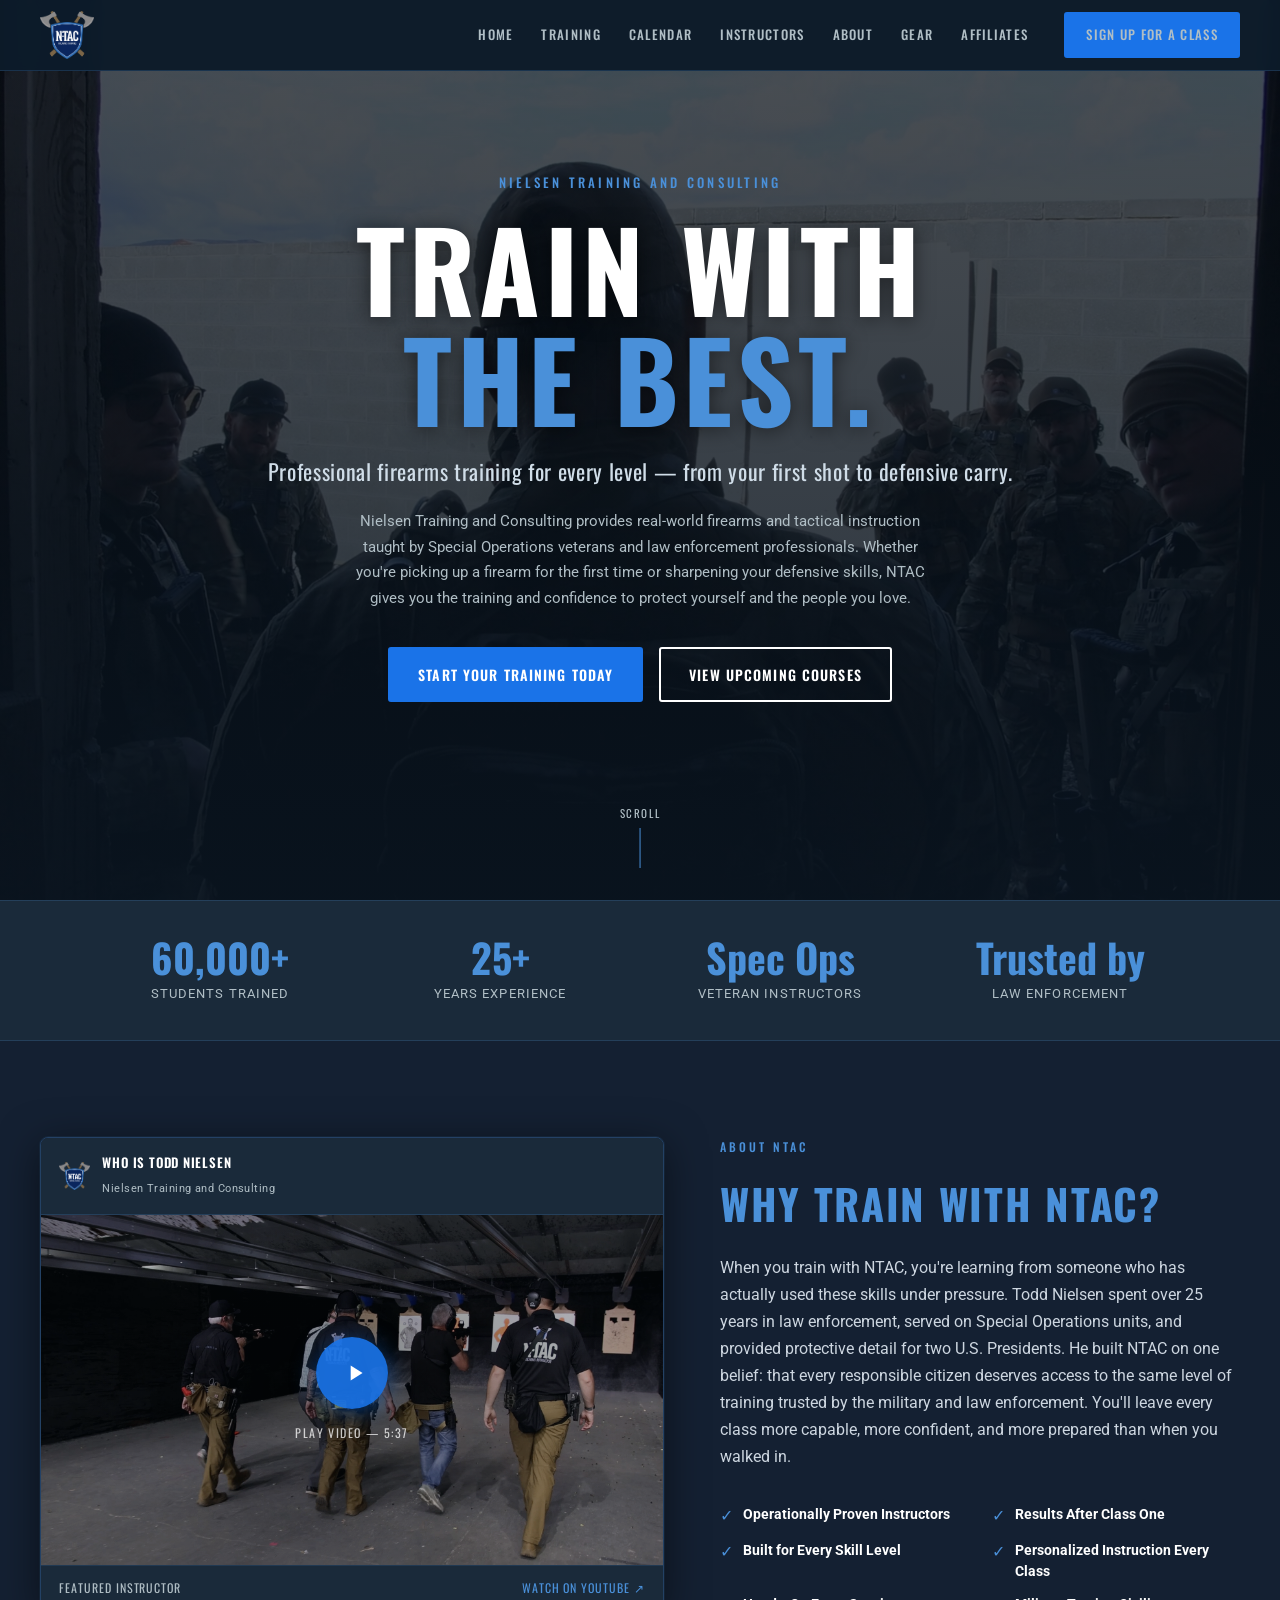
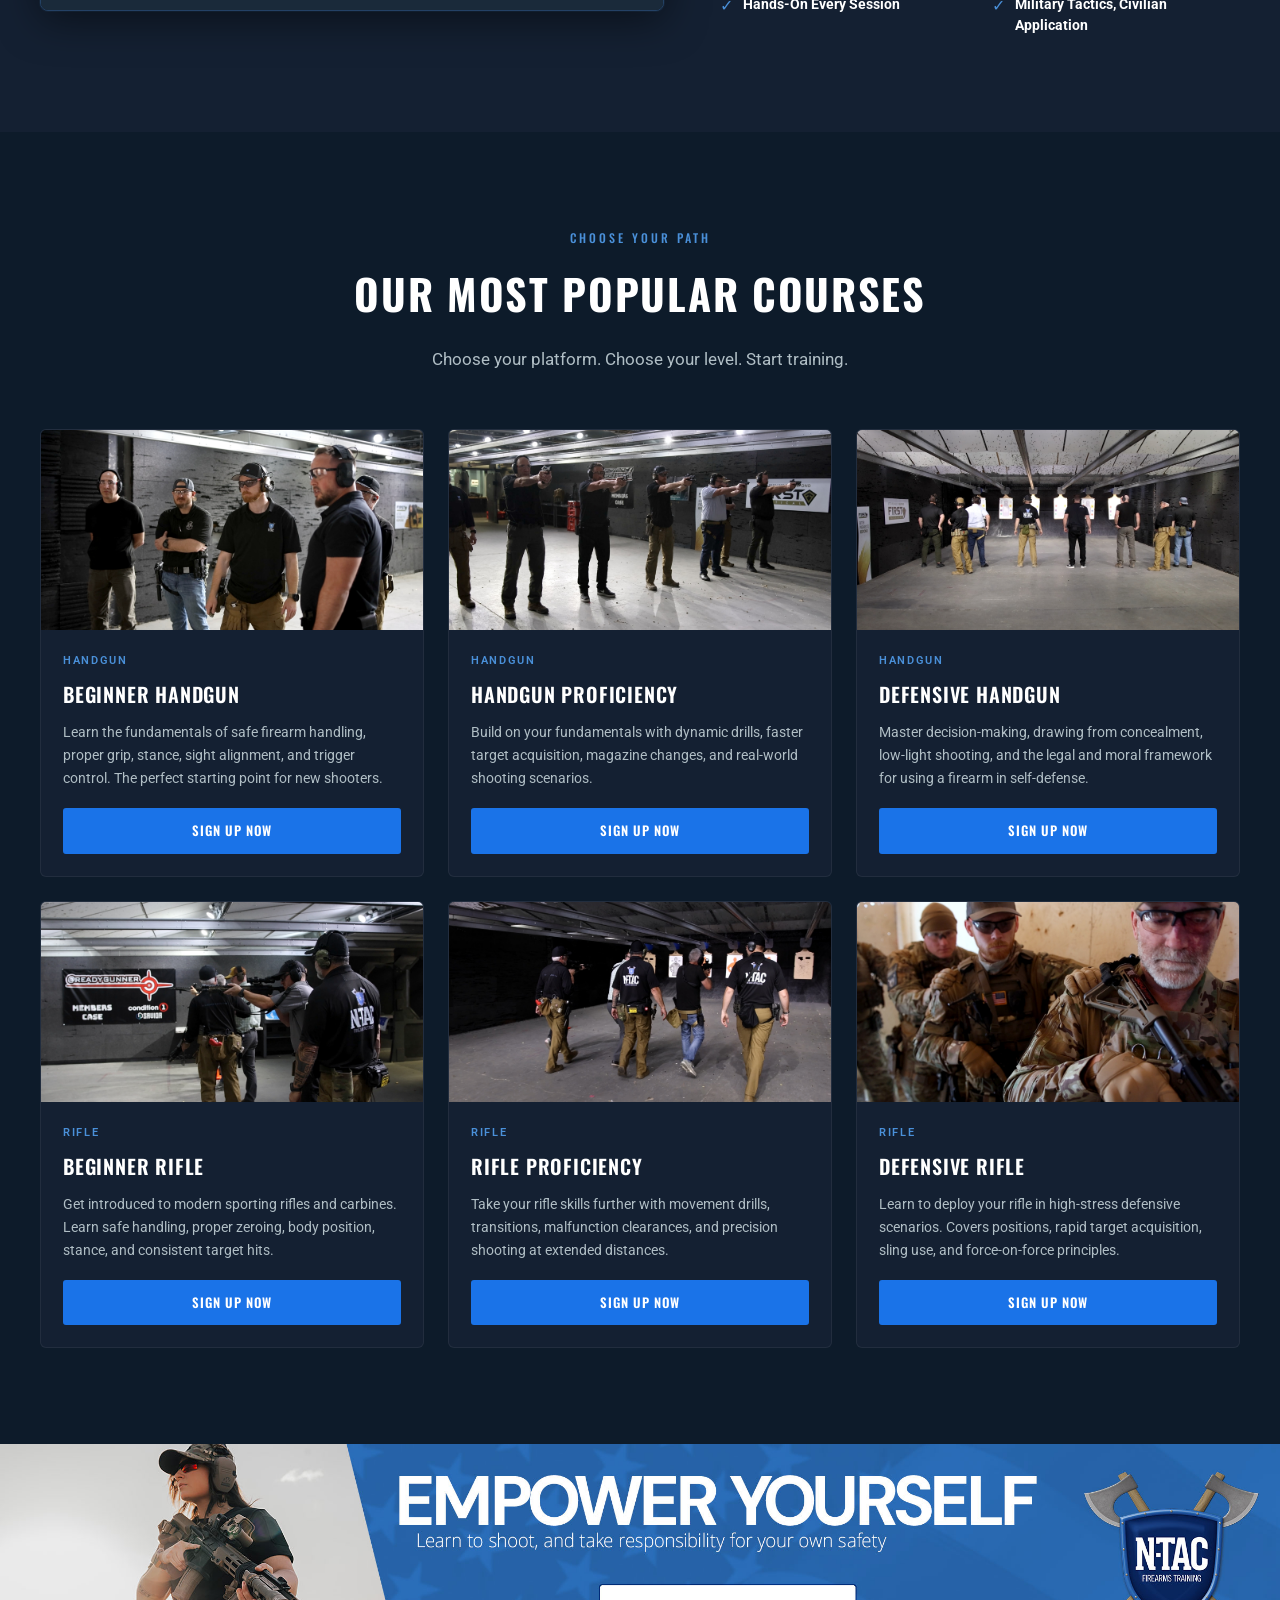
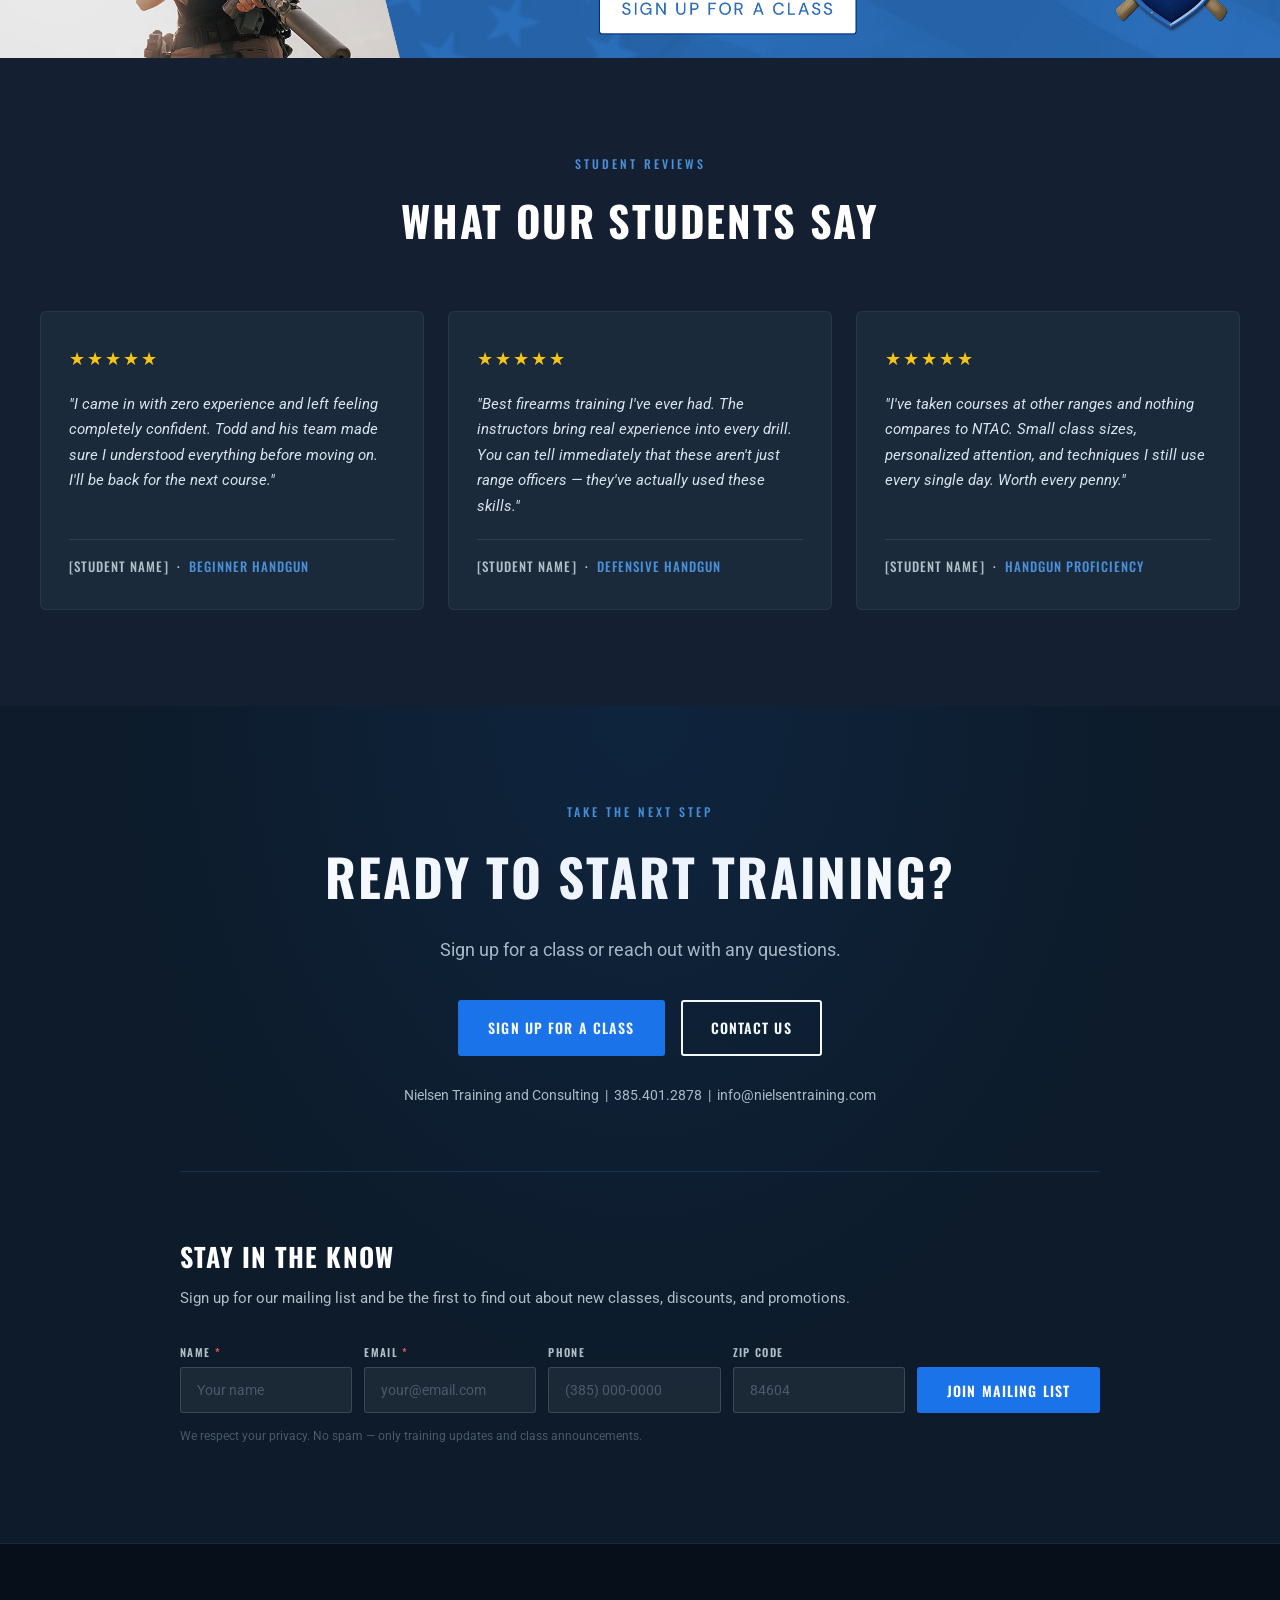
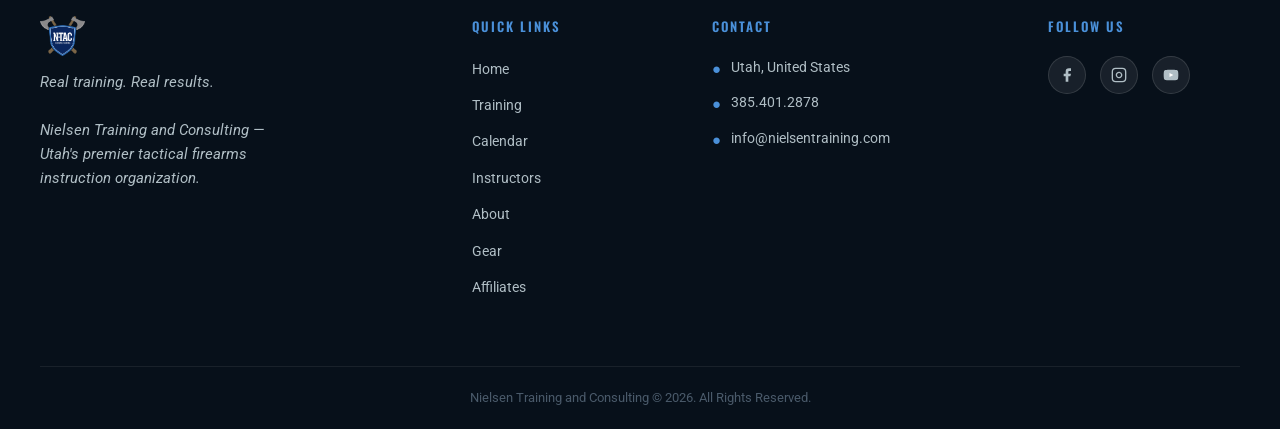
==== commit dcb77803: "Upgrade video to branded card with header, footer, glow; widen video column" ====
--- a/index.html
+++ b/index.html
@@ -329,25 +329,55 @@
     .why-ntac { background: var(--navy-light); }
     .why-grid {
       display: grid;
-      grid-template-columns: 1fr 1fr;
-      gap: 72px;
+      grid-template-columns: 1.2fr 1fr;
+      gap: 56px;
+      align-items: start;
+    }
+    .video-card {
+      border-radius: 8px;
+      overflow: hidden;
+      border: 1px solid rgba(74,144,217,0.3);
+      box-shadow: 0 8px 40px rgba(0,0,0,0.5), 0 0 0 1px rgba(74,144,217,0.1);
+    }
+    .video-card-header {
+      background: var(--navy-mid);
+      padding: 14px 18px;
+      display: flex;
       align-items: center;
+      gap: 12px;
+      border-bottom: 1px solid rgba(74,144,217,0.2);
+    }
+    .video-card-header img { height: 28px; width: auto; }
+    .video-card-header-text { flex: 1; }
+    .video-card-header-text strong {
+      display: block;
+      font-family: 'Oswald', sans-serif;
+      font-size: 13px;
+      font-weight: 600;
+      letter-spacing: 0.06em;
+      color: var(--white);
+      text-transform: uppercase;
+    }
+    .video-card-header-text span {
+      font-size: 11px;
+      color: var(--grey);
+      letter-spacing: 0.04em;
     }
     .video-placeholder {
       position: relative;
       background: #08111a;
-      border-radius: 6px;
       overflow: hidden;
       aspect-ratio: 16/9;
       cursor: pointer;
-      border: 1px solid rgba(74,144,217,0.2);
     }
     .video-placeholder img {
       width: 100%;
       height: 100%;
       object-fit: cover;
-      opacity: 0.55;
-    }
+      opacity: 0.7;
+      transition: opacity 0.3s;
+    }
+    .video-placeholder:hover img { opacity: 0.5; }
     .video-play {
       position: absolute;
       inset: 0;
@@ -356,26 +386,52 @@
       align-items: center;
       justify-content: center;
       gap: 14px;
+      background: radial-gradient(ellipse at center, rgba(0,0,0,0.3) 0%, transparent 70%);
     }
     .play-icon {
-      width: 68px;
-      height: 68px;
-      background: rgba(26,115,232,0.9);
+      width: 72px;
+      height: 72px;
+      background: rgba(26,115,232,0.92);
       border-radius: 50%;
       display: flex;
       align-items: center;
       justify-content: center;
       transition: all 0.2s;
-    }
-    .video-placeholder:hover .play-icon { background: var(--cta); transform: scale(1.08); }
-    .play-icon svg { margin-left: 4px; }
+      box-shadow: 0 4px 24px rgba(26,115,232,0.5);
+    }
+    .video-placeholder:hover .play-icon { background: var(--cta); transform: scale(1.1); box-shadow: 0 6px 32px rgba(26,115,232,0.7); }
+    .play-icon svg { margin-left: 5px; }
     .video-caption {
       font-family: 'Oswald', sans-serif;
-      font-size: 13px;
-      letter-spacing: 0.1em;
-      color: rgba(255,255,255,0.8);
-      text-transform: uppercase;
-    }
+      font-size: 12px;
+      letter-spacing: 0.12em;
+      color: rgba(255,255,255,0.75);
+      text-transform: uppercase;
+    }
+    .video-card-footer {
+      background: var(--navy-mid);
+      padding: 12px 18px;
+      display: flex;
+      align-items: center;
+      justify-content: space-between;
+      border-top: 1px solid rgba(74,144,217,0.15);
+    }
+    .video-card-footer span {
+      font-size: 12px;
+      color: var(--grey);
+      font-family: 'Oswald', sans-serif;
+      letter-spacing: 0.08em;
+      text-transform: uppercase;
+    }
+    .video-card-footer a {
+      font-size: 12px;
+      color: var(--accent);
+      font-family: 'Oswald', sans-serif;
+      letter-spacing: 0.08em;
+      text-transform: uppercase;
+      transition: color 0.2s;
+    }
+    .video-card-footer a:hover { color: var(--white); }
     .why-content .section-heading { color: var(--accent); }
     .why-body {
       color: #cdd6e0;
@@ -618,7 +674,7 @@
       section { padding: 64px 20px; }
 
       /* Why NTAC — stack */
-      .why-grid { grid-template-columns: 1fr; gap: 36px; }
+      .why-grid { grid-template-columns: 1fr; gap: 32px; align-items: start; }
 
       /* Bullets — single column */
       .bullets-grid { grid-template-columns: 1fr; }
@@ -766,13 +822,26 @@
 <section class="why-ntac">
   <div class="section-inner">
     <div class="why-grid">
-      <div class="video-placeholder" id="videoThumb" onclick="playVideo()">
-        <img src="images/rifle-proficiency.jpg" alt="Todd Nielsen" />
-        <div class="video-play">
-          <div class="play-icon">
-            <svg width="24" height="24" viewBox="0 0 24 24" fill="white"><path d="M8 5v14l11-7z"/></svg>
+      <div class="video-card">
+        <div class="video-card-header">
+          <img src="images/logo-shield-color.png" alt="NTAC" />
+          <div class="video-card-header-text">
+            <strong>Who Is Todd Nielsen</strong>
+            <span>Nielsen Training and Consulting</span>
           </div>
-          <span class="video-caption">Who Is Todd Nielsen — Watch Video</span>
+        </div>
+        <div class="video-placeholder" id="videoThumb" onclick="playVideo()">
+          <img src="images/rifle-proficiency.jpg" alt="Todd Nielsen" />
+          <div class="video-play">
+            <div class="play-icon">
+              <svg width="26" height="26" viewBox="0 0 24 24" fill="white"><path d="M8 5v14l11-7z"/></svg>
+            </div>
+            <span class="video-caption">Play Video — 5:37</span>
+          </div>
+        </div>
+        <div class="video-card-footer">
+          <span>Featured Instructor</span>
+          <a href="https://youtu.be/YIBYasEvXTU" target="_blank" rel="noopener">Watch on YouTube ↗</a>
         </div>
       </div>
       <div class="why-content">
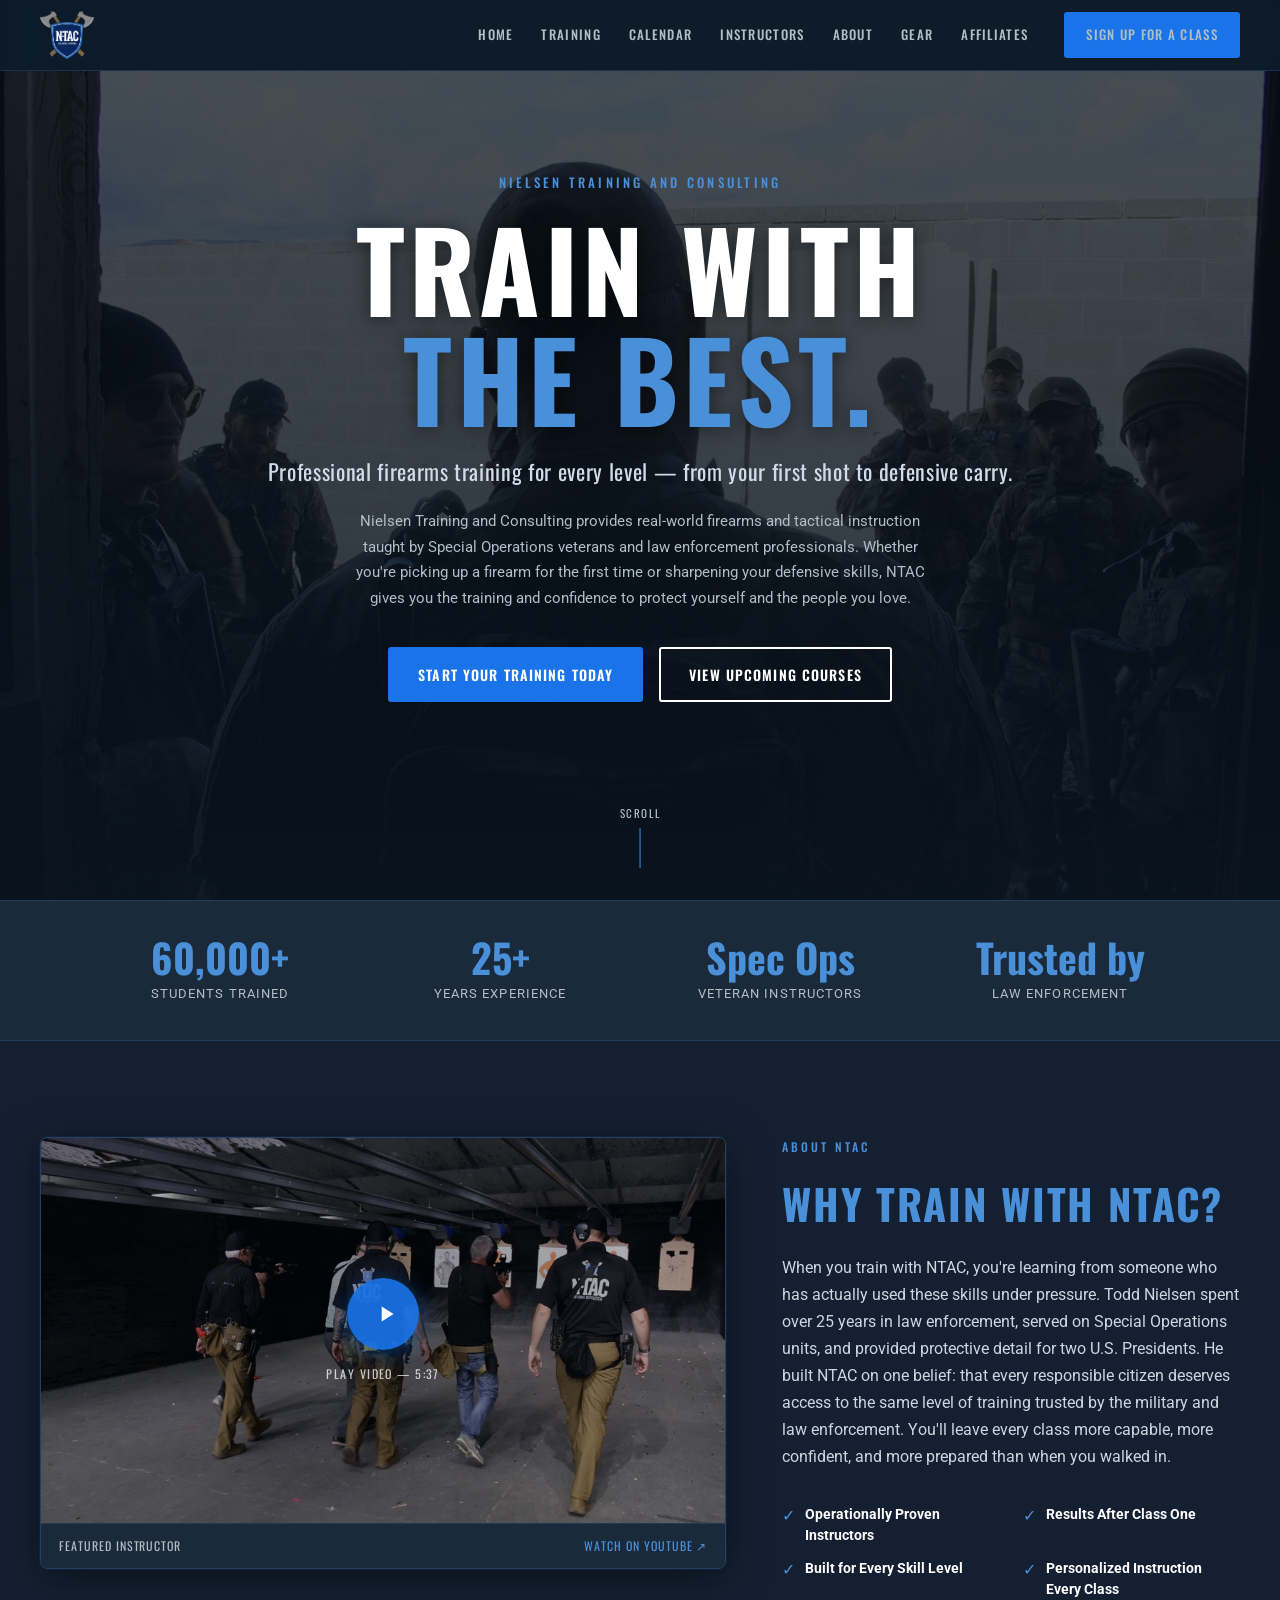
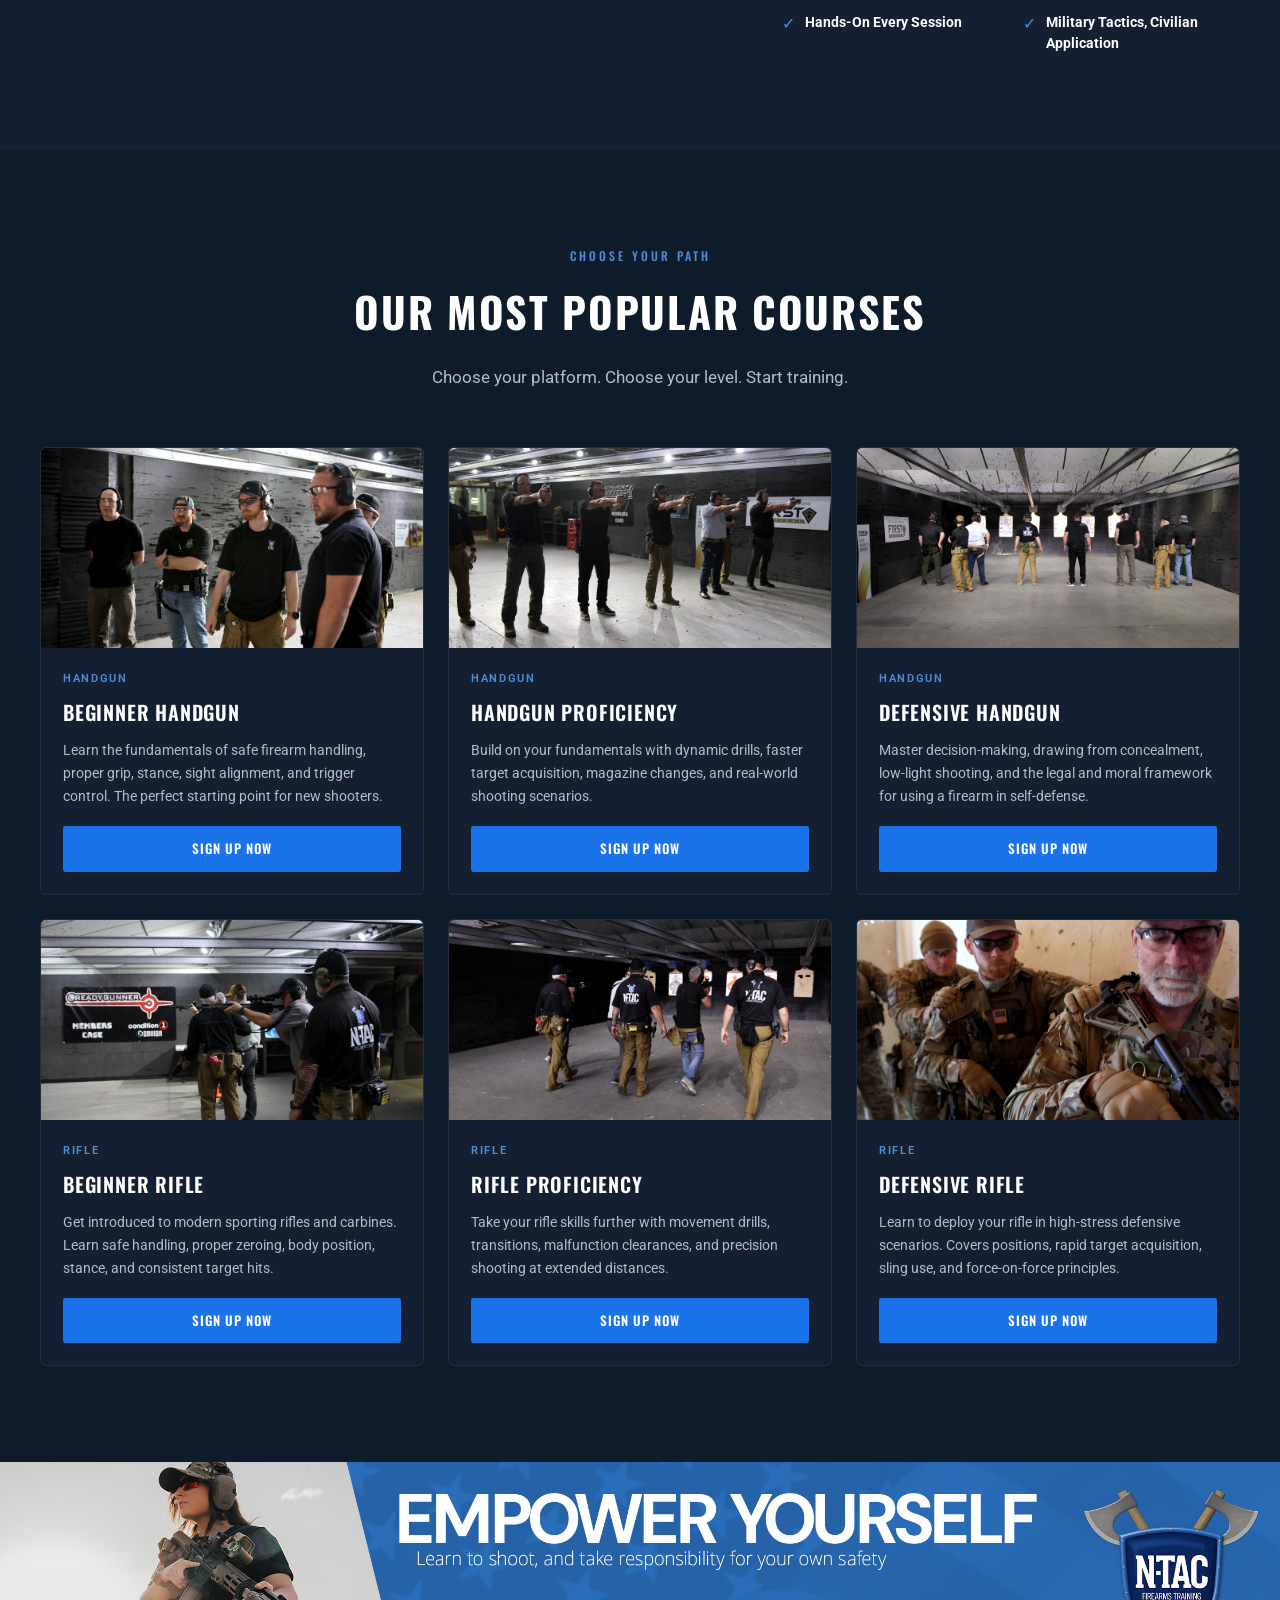
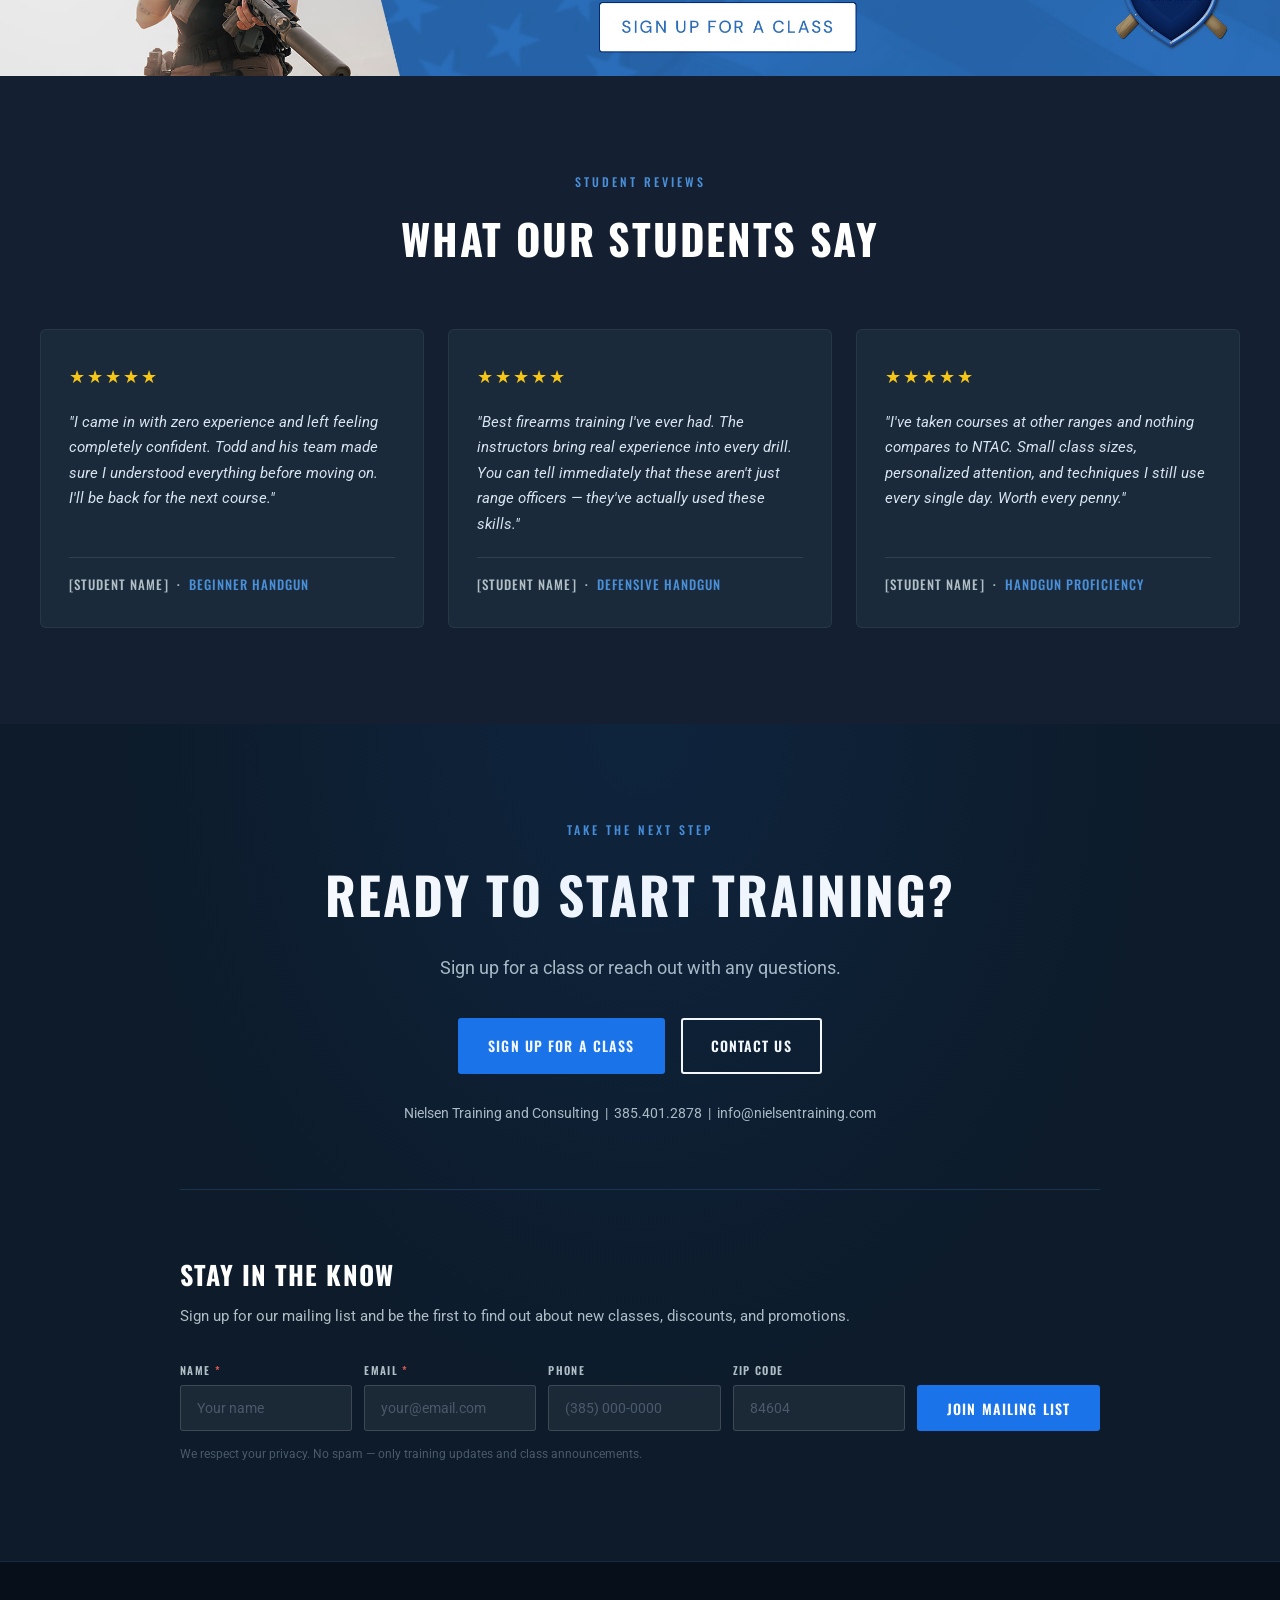
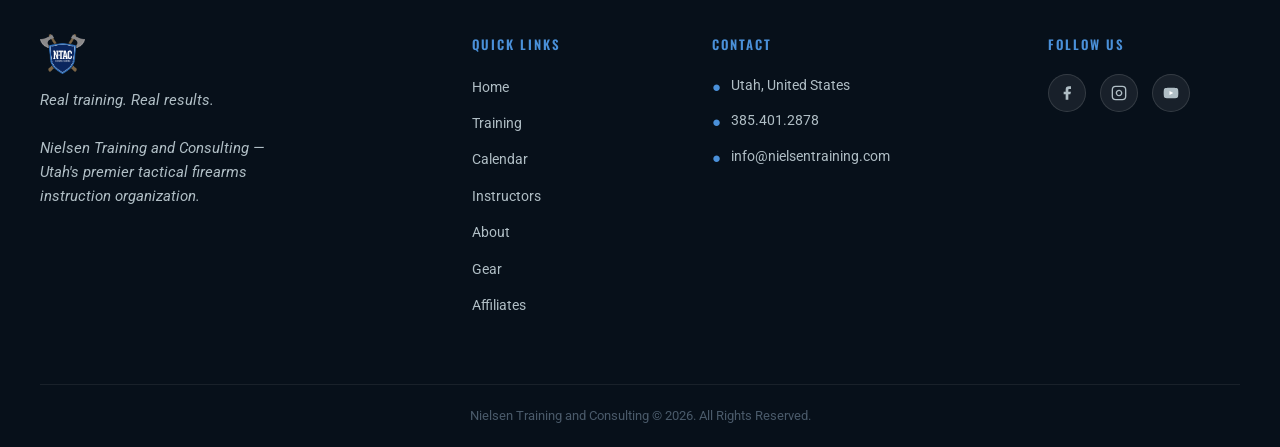
==== commit 4f0bbbbe: "Remove video header bar, widen video column to 1.5fr for correct 16:9 height match" ====
--- a/index.html
+++ b/index.html
@@ -329,7 +329,7 @@
     .why-ntac { background: var(--navy-light); }
     .why-grid {
       display: grid;
-      grid-template-columns: 1.2fr 1fr;
+      grid-template-columns: 1.5fr 1fr;
       gap: 56px;
       align-items: start;
     }
@@ -338,30 +338,6 @@
       overflow: hidden;
       border: 1px solid rgba(74,144,217,0.3);
       box-shadow: 0 8px 40px rgba(0,0,0,0.5), 0 0 0 1px rgba(74,144,217,0.1);
-    }
-    .video-card-header {
-      background: var(--navy-mid);
-      padding: 14px 18px;
-      display: flex;
-      align-items: center;
-      gap: 12px;
-      border-bottom: 1px solid rgba(74,144,217,0.2);
-    }
-    .video-card-header img { height: 28px; width: auto; }
-    .video-card-header-text { flex: 1; }
-    .video-card-header-text strong {
-      display: block;
-      font-family: 'Oswald', sans-serif;
-      font-size: 13px;
-      font-weight: 600;
-      letter-spacing: 0.06em;
-      color: var(--white);
-      text-transform: uppercase;
-    }
-    .video-card-header-text span {
-      font-size: 11px;
-      color: var(--grey);
-      letter-spacing: 0.04em;
     }
     .video-placeholder {
       position: relative;
@@ -823,13 +799,6 @@
   <div class="section-inner">
     <div class="why-grid">
       <div class="video-card">
-        <div class="video-card-header">
-          <img src="images/logo-shield-color.png" alt="NTAC" />
-          <div class="video-card-header-text">
-            <strong>Who Is Todd Nielsen</strong>
-            <span>Nielsen Training and Consulting</span>
-          </div>
-        </div>
         <div class="video-placeholder" id="videoThumb" onclick="playVideo()">
           <img src="images/rifle-proficiency.jpg" alt="Todd Nielsen" />
           <div class="video-play">
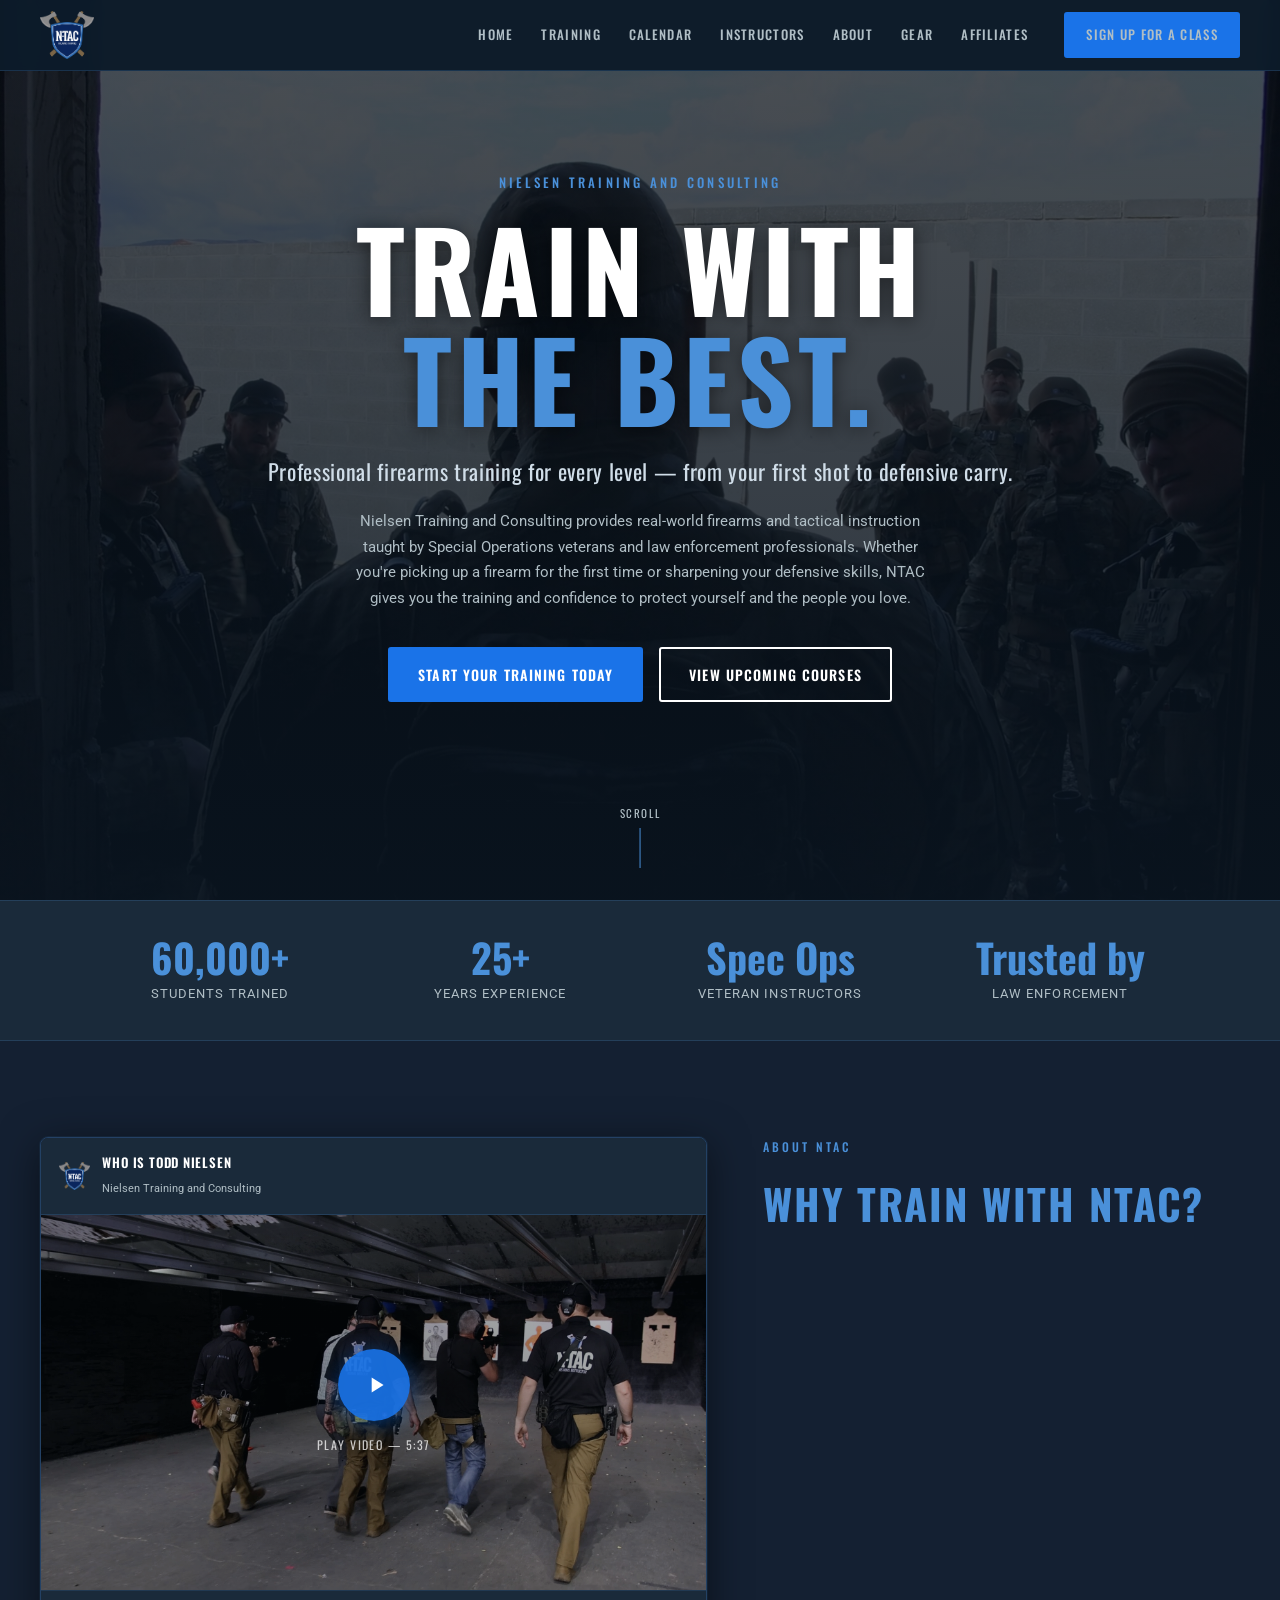
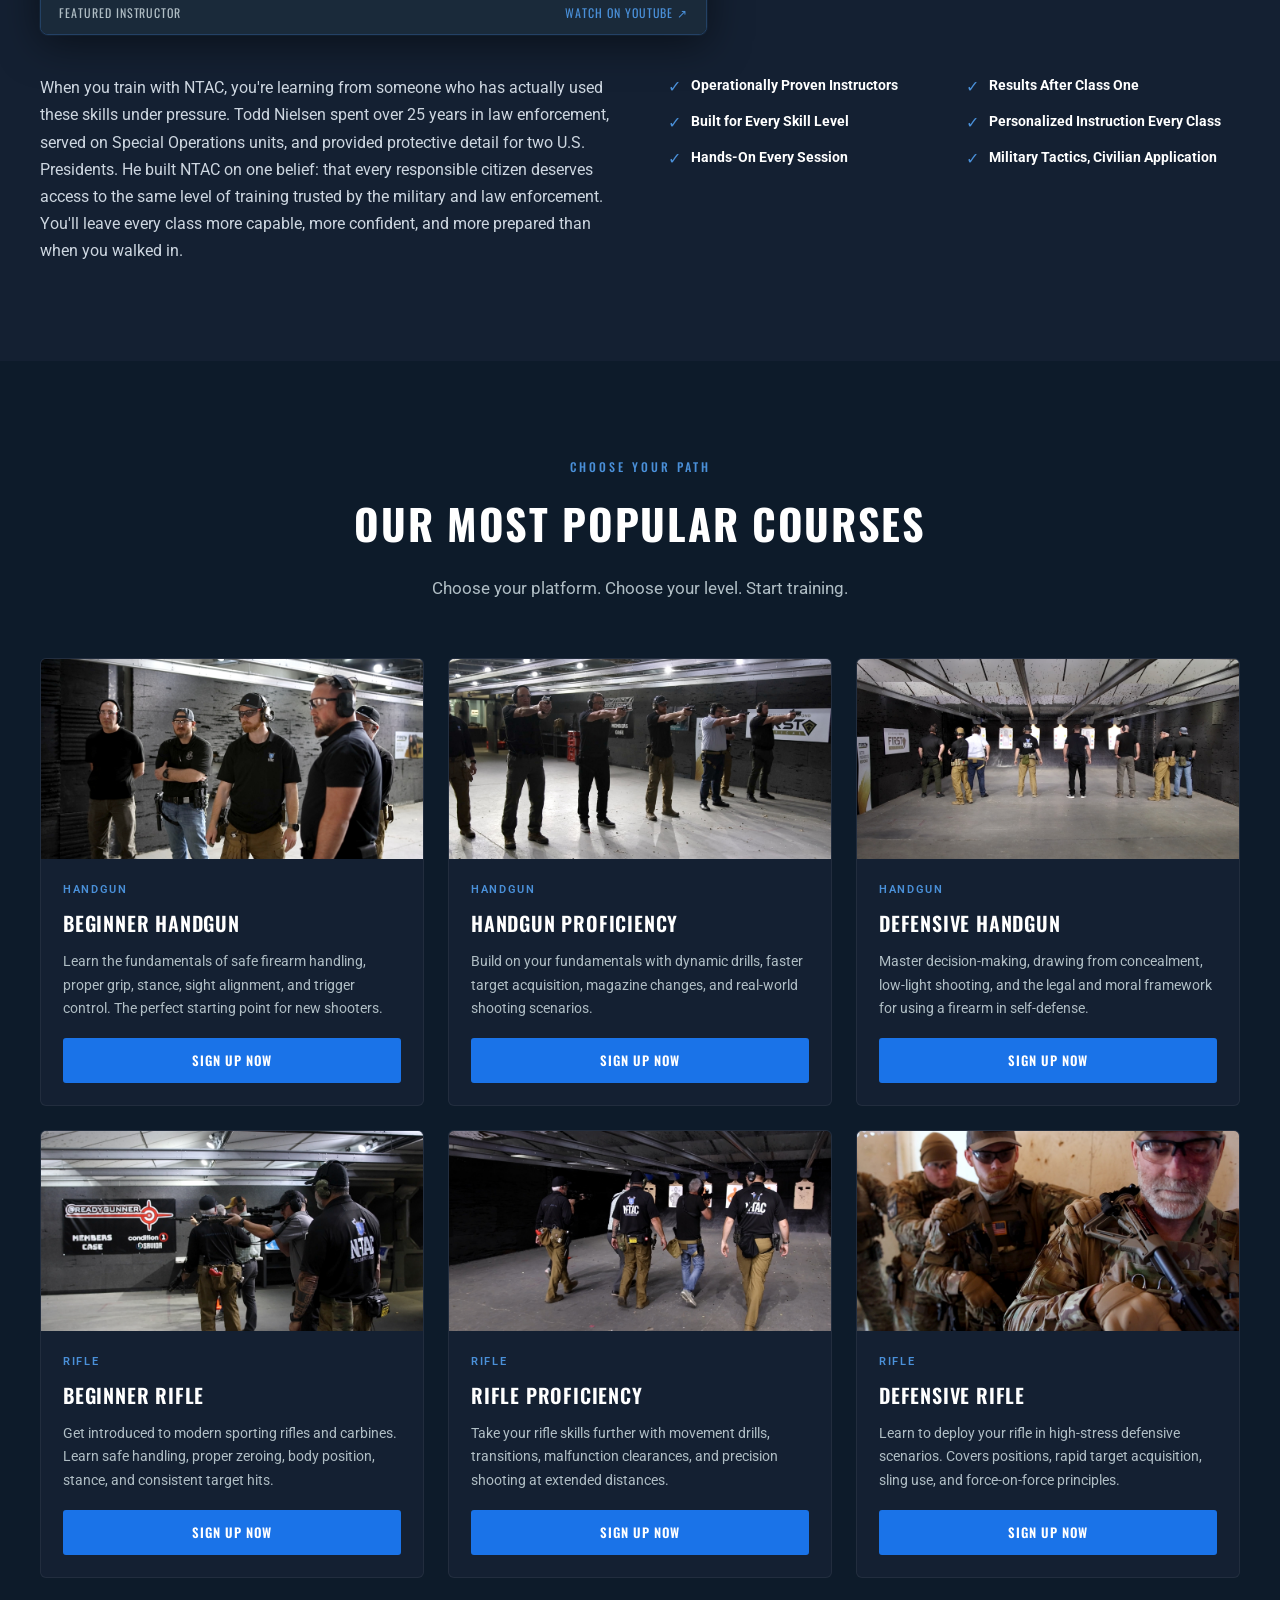
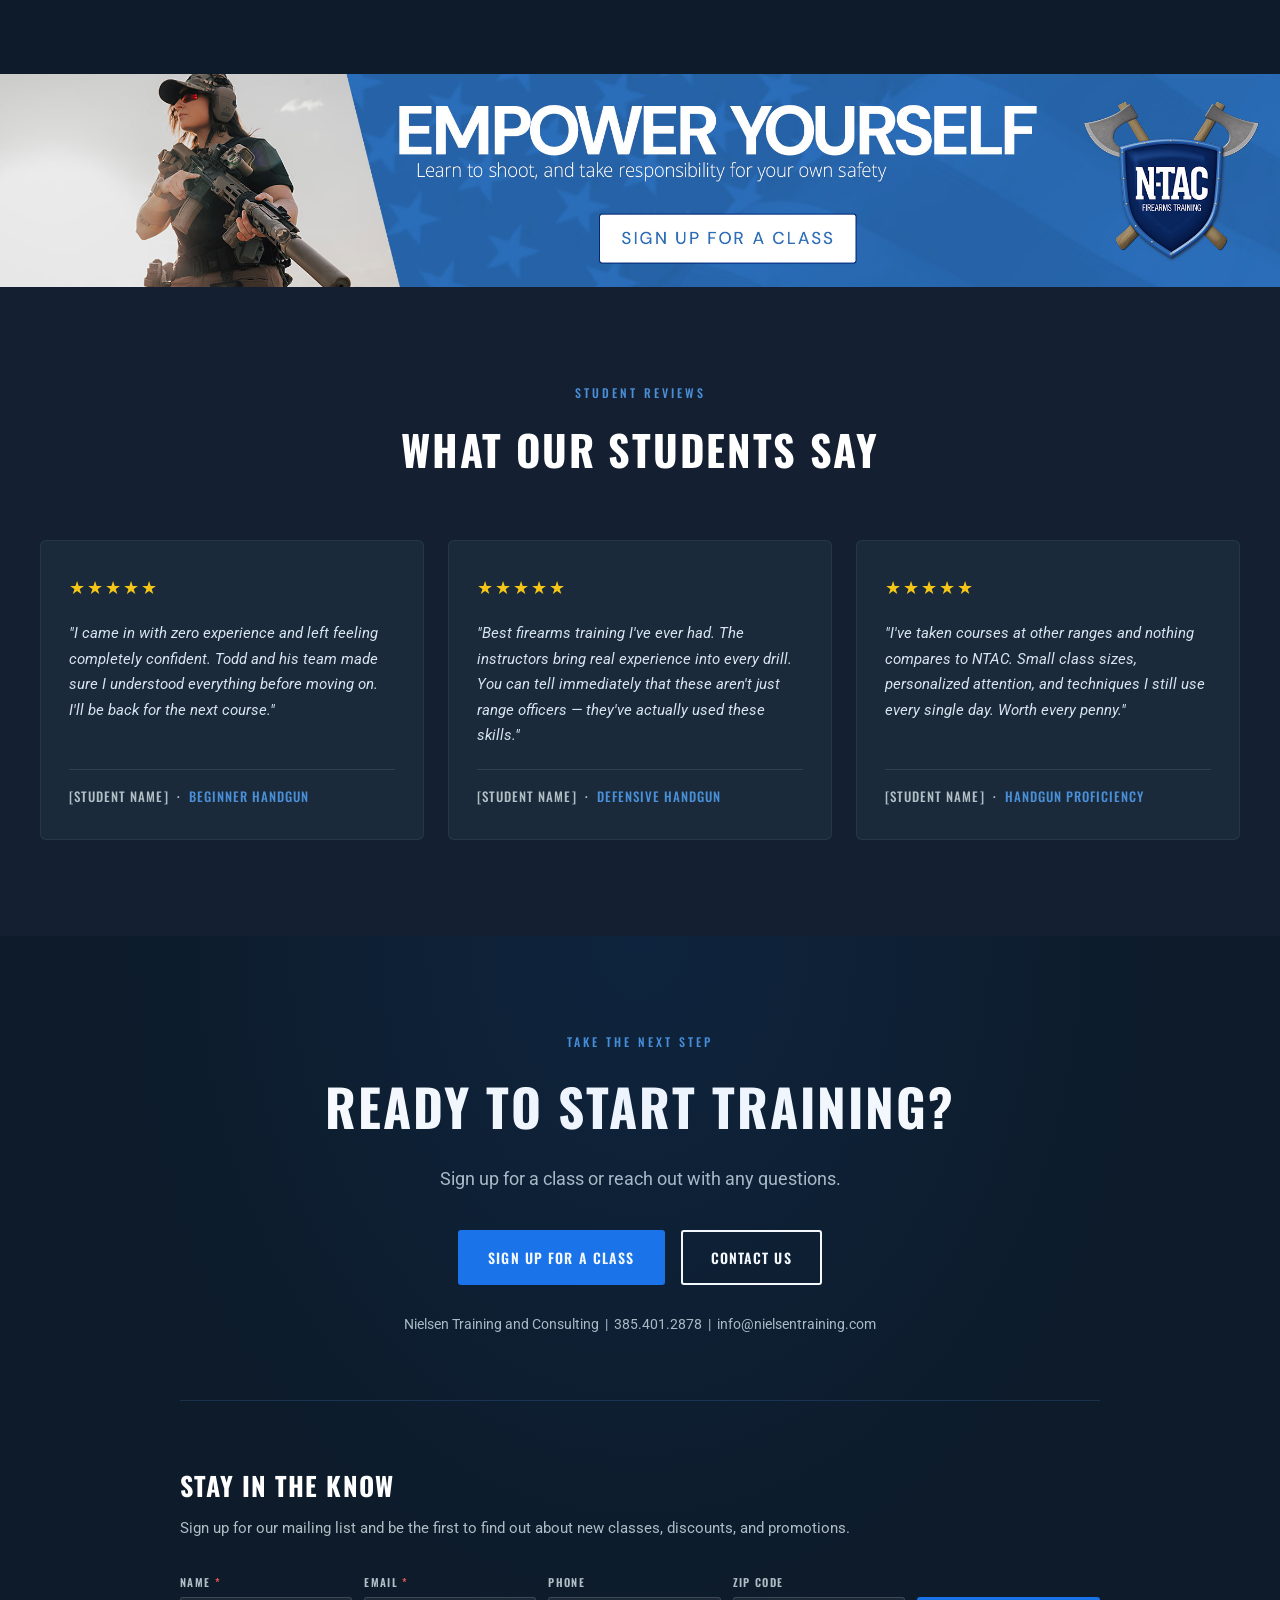
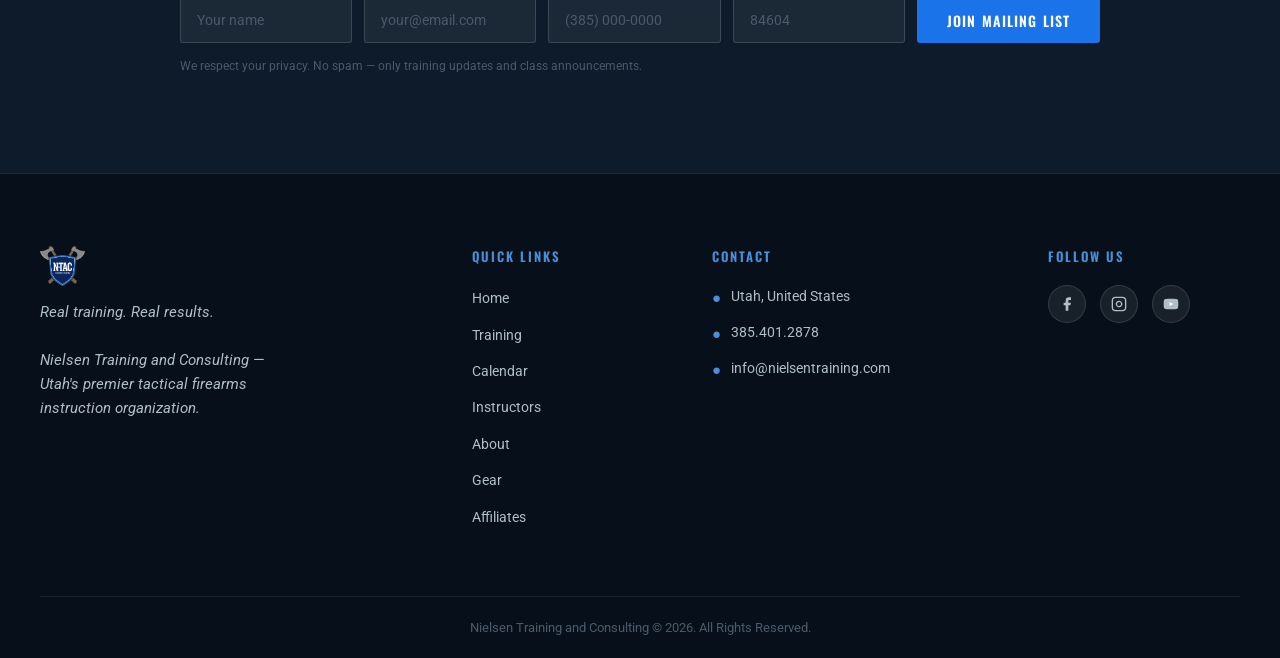
==== commit cc4c2c2e: "Restore video card header; move body+bullets below video, heading stays level with video" ====
--- a/index.html
+++ b/index.html
@@ -327,18 +327,52 @@
 
     /* ── WHY NTAC ────────────────────────────────── */
     .why-ntac { background: var(--navy-light); }
-    .why-grid {
+    .why-outer {
       display: grid;
-      grid-template-columns: 1.5fr 1fr;
-      gap: 56px;
+      grid-template-columns: 1.4fr 1fr;
+      grid-template-areas:
+        "video heading"
+        "body  body";
+      column-gap: 56px;
+      row-gap: 40px;
       align-items: start;
     }
     .video-card {
+      grid-area: video;
       border-radius: 8px;
       overflow: hidden;
       border: 1px solid rgba(74,144,217,0.3);
       box-shadow: 0 8px 40px rgba(0,0,0,0.5), 0 0 0 1px rgba(74,144,217,0.1);
     }
+    .why-heading-block { grid-area: heading; }
+    .why-body-block {
+      grid-area: body;
+      display: grid;
+      grid-template-columns: 1fr 1fr;
+      gap: 0 56px;
+      align-items: start;
+    }
+    .why-body-block .why-body { margin-bottom: 0; }
+    .video-card-header {
+      background: var(--navy-mid);
+      padding: 14px 18px;
+      display: flex;
+      align-items: center;
+      gap: 12px;
+      border-bottom: 1px solid rgba(74,144,217,0.2);
+    }
+    .video-card-header img { height: 28px; width: auto; }
+    .video-card-header-text { flex: 1; }
+    .video-card-header-text strong {
+      display: block;
+      font-family: 'Oswald', sans-serif;
+      font-size: 13px;
+      font-weight: 600;
+      letter-spacing: 0.06em;
+      color: var(--white);
+      text-transform: uppercase;
+    }
+    .video-card-header-text span { font-size: 11px; color: var(--grey); }
     .video-placeholder {
       position: relative;
       background: #08111a;
@@ -650,9 +684,12 @@
       section { padding: 64px 20px; }
 
       /* Why NTAC — stack */
-      .why-grid { grid-template-columns: 1fr; gap: 32px; align-items: start; }
-
-      /* Bullets — single column */
+      .why-outer {
+        grid-template-columns: 1fr;
+        grid-template-areas: "heading" "video" "body";
+        row-gap: 28px;
+      }
+      .why-body-block { grid-template-columns: 1fr; gap: 20px; }
       .bullets-grid { grid-template-columns: 1fr; }
 
       /* Courses — 2 col */
@@ -695,6 +732,7 @@
 
       /* Why NTAC */
       .why-body { font-size: 14.5px; }
+      .why-body-block { grid-template-columns: 1fr; }
 
       /* Courses — single col */
       .courses-grid { grid-template-columns: 1fr; }
@@ -797,8 +835,17 @@
 <!-- ── WHY NTAC ─────────────────────────────── -->
 <section class="why-ntac">
   <div class="section-inner">
-    <div class="why-grid">
+    <div class="why-outer">
+
+      <!-- Video card -->
       <div class="video-card">
+        <div class="video-card-header">
+          <img src="images/logo-shield-color.png" alt="NTAC" />
+          <div class="video-card-header-text">
+            <strong>Who Is Todd Nielsen</strong>
+            <span>Nielsen Training and Consulting</span>
+          </div>
+        </div>
         <div class="video-placeholder" id="videoThumb" onclick="playVideo()">
           <img src="images/rifle-proficiency.jpg" alt="Todd Nielsen" />
           <div class="video-play">
@@ -813,37 +860,26 @@
           <a href="https://youtu.be/YIBYasEvXTU" target="_blank" rel="noopener">Watch on YouTube ↗</a>
         </div>
       </div>
-      <div class="why-content">
+
+      <!-- Heading only — stays level with video top -->
+      <div class="why-heading-block">
         <span class="section-label">About NTAC</span>
-        <h2 class="section-heading">Why Train With NTAC?</h2>
+        <h2 class="section-heading" style="color: var(--accent);">Why Train With NTAC?</h2>
+      </div>
+
+      <!-- Body + bullets — full width beneath video -->
+      <div class="why-body-block">
         <p class="why-body">When you train with NTAC, you're learning from someone who has actually used these skills under pressure. Todd Nielsen spent over 25 years in law enforcement, served on Special Operations units, and provided protective detail for two U.S. Presidents. He built NTAC on one belief: that every responsible citizen deserves access to the same level of training trusted by the military and law enforcement. You'll leave every class more capable, more confident, and more prepared than when you walked in.</p>
         <div class="bullets-grid">
-          <div class="bullet-item">
-            <span class="bullet-icon">&#10003;</span>
-            <span class="bullet-text">Operationally Proven Instructors</span>
-          </div>
-          <div class="bullet-item">
-            <span class="bullet-icon">&#10003;</span>
-            <span class="bullet-text">Results After Class One</span>
-          </div>
-          <div class="bullet-item">
-            <span class="bullet-icon">&#10003;</span>
-            <span class="bullet-text">Built for Every Skill Level</span>
-          </div>
-          <div class="bullet-item">
-            <span class="bullet-icon">&#10003;</span>
-            <span class="bullet-text">Personalized Instruction Every Class</span>
-          </div>
-          <div class="bullet-item">
-            <span class="bullet-icon">&#10003;</span>
-            <span class="bullet-text">Hands-On Every Session</span>
-          </div>
-          <div class="bullet-item">
-            <span class="bullet-icon">&#10003;</span>
-            <span class="bullet-text">Military Tactics, Civilian Application</span>
-          </div>
+          <div class="bullet-item"><span class="bullet-icon">&#10003;</span><span class="bullet-text">Operationally Proven Instructors</span></div>
+          <div class="bullet-item"><span class="bullet-icon">&#10003;</span><span class="bullet-text">Results After Class One</span></div>
+          <div class="bullet-item"><span class="bullet-icon">&#10003;</span><span class="bullet-text">Built for Every Skill Level</span></div>
+          <div class="bullet-item"><span class="bullet-icon">&#10003;</span><span class="bullet-text">Personalized Instruction Every Class</span></div>
+          <div class="bullet-item"><span class="bullet-icon">&#10003;</span><span class="bullet-text">Hands-On Every Session</span></div>
+          <div class="bullet-item"><span class="bullet-icon">&#10003;</span><span class="bullet-text">Military Tactics, Civilian Application</span></div>
         </div>
       </div>
+
     </div>
   </div>
 </section>
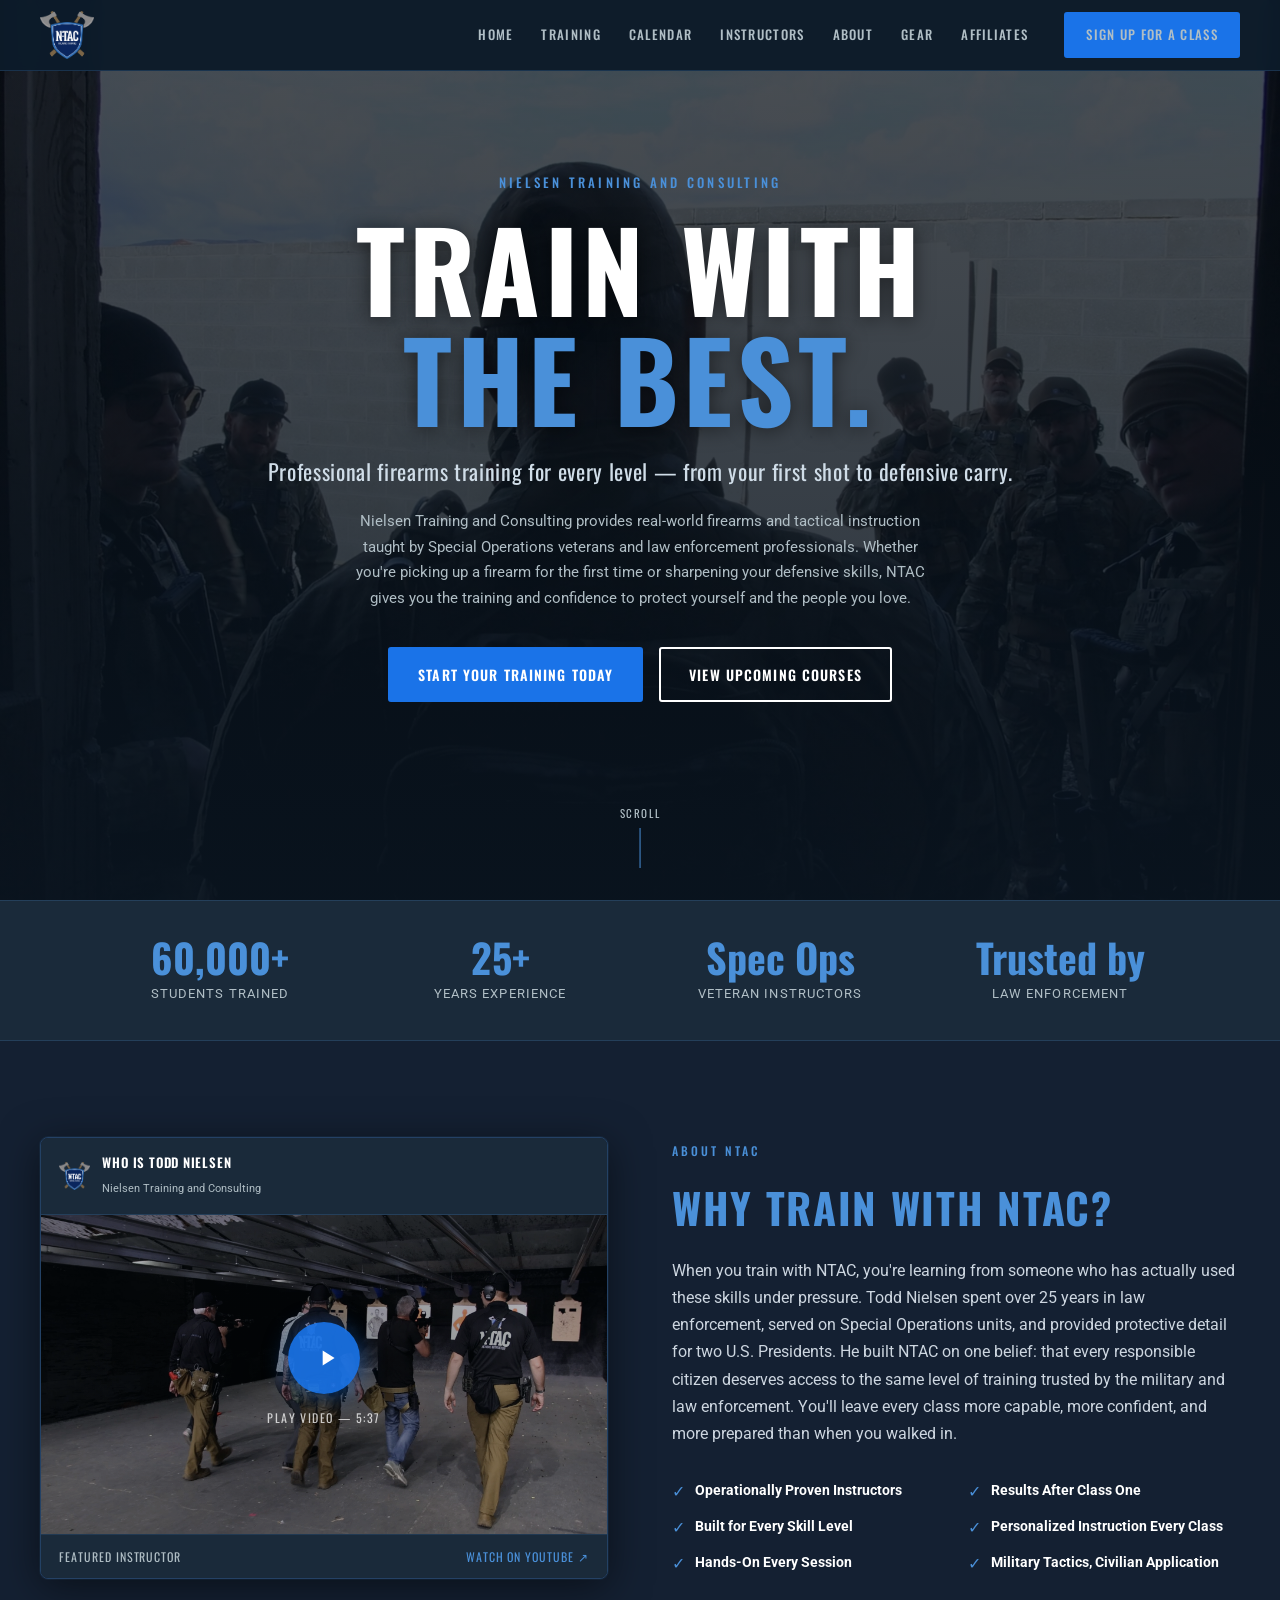
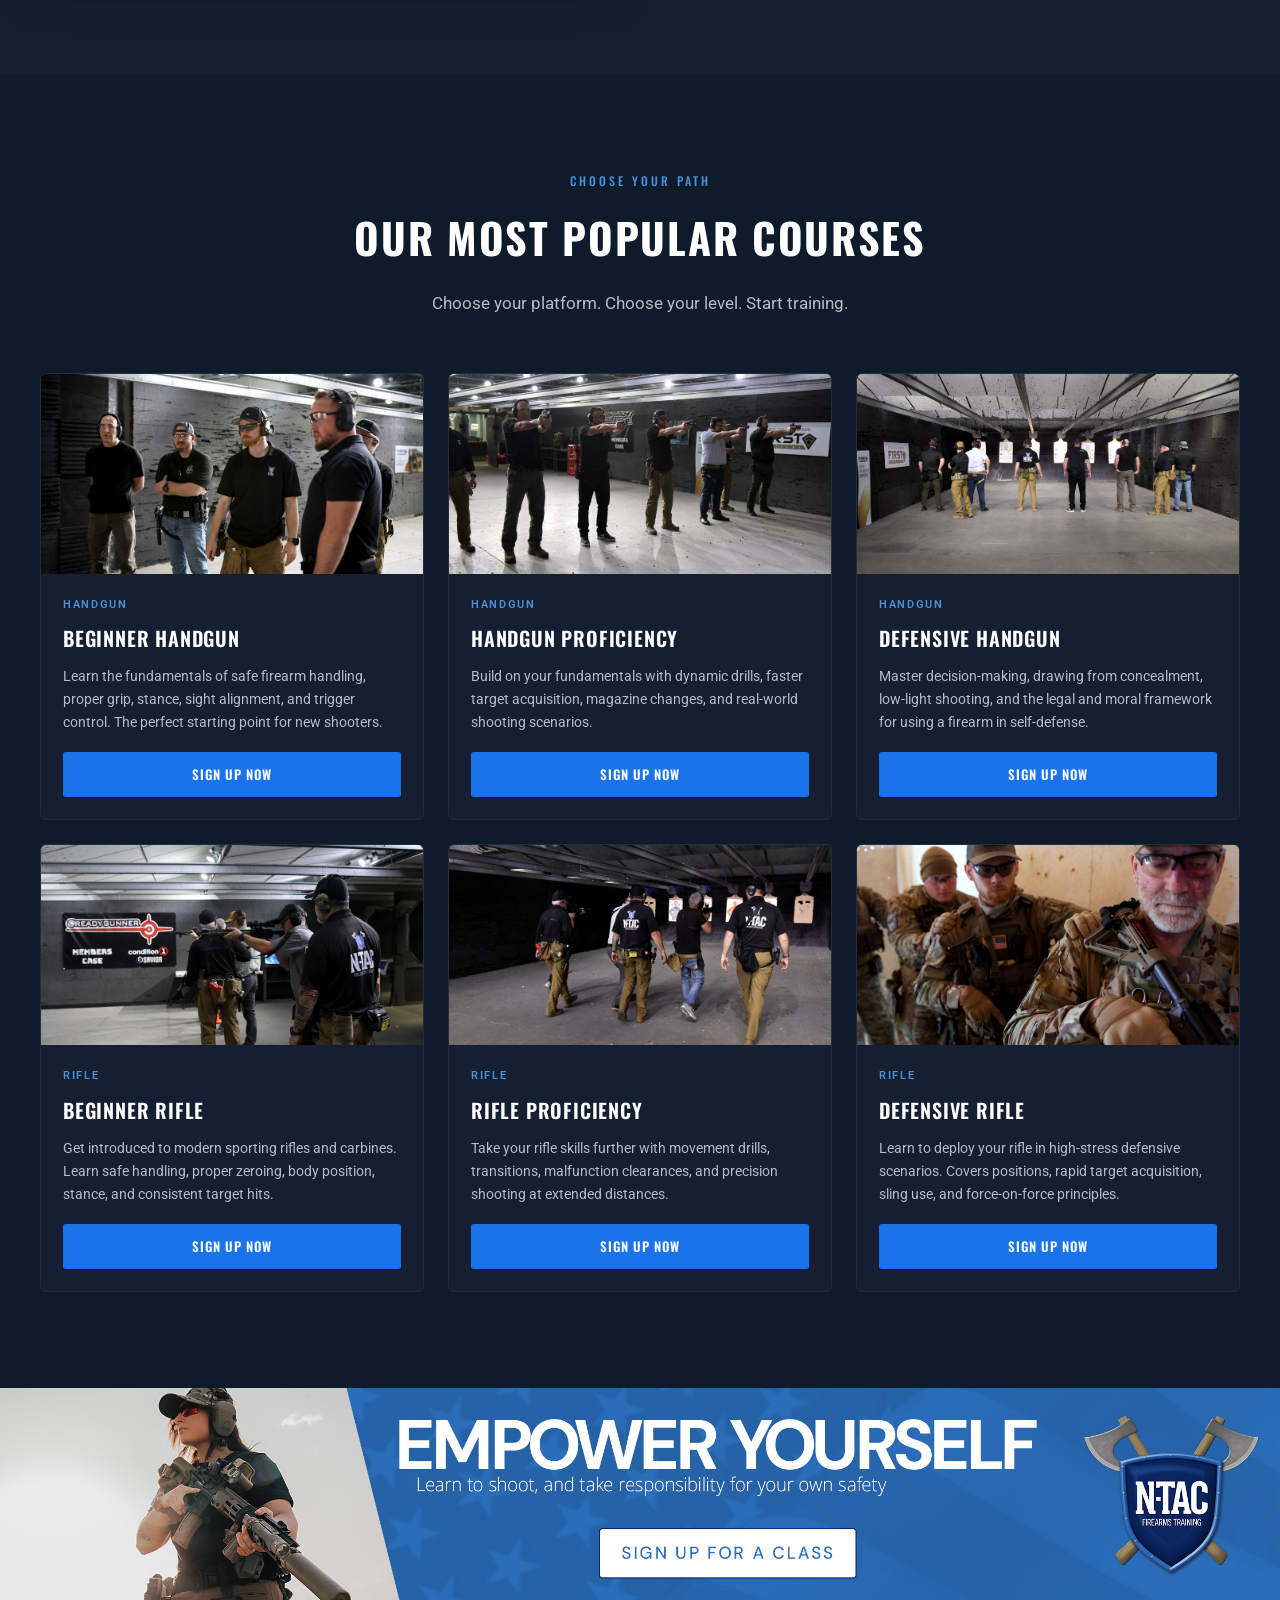
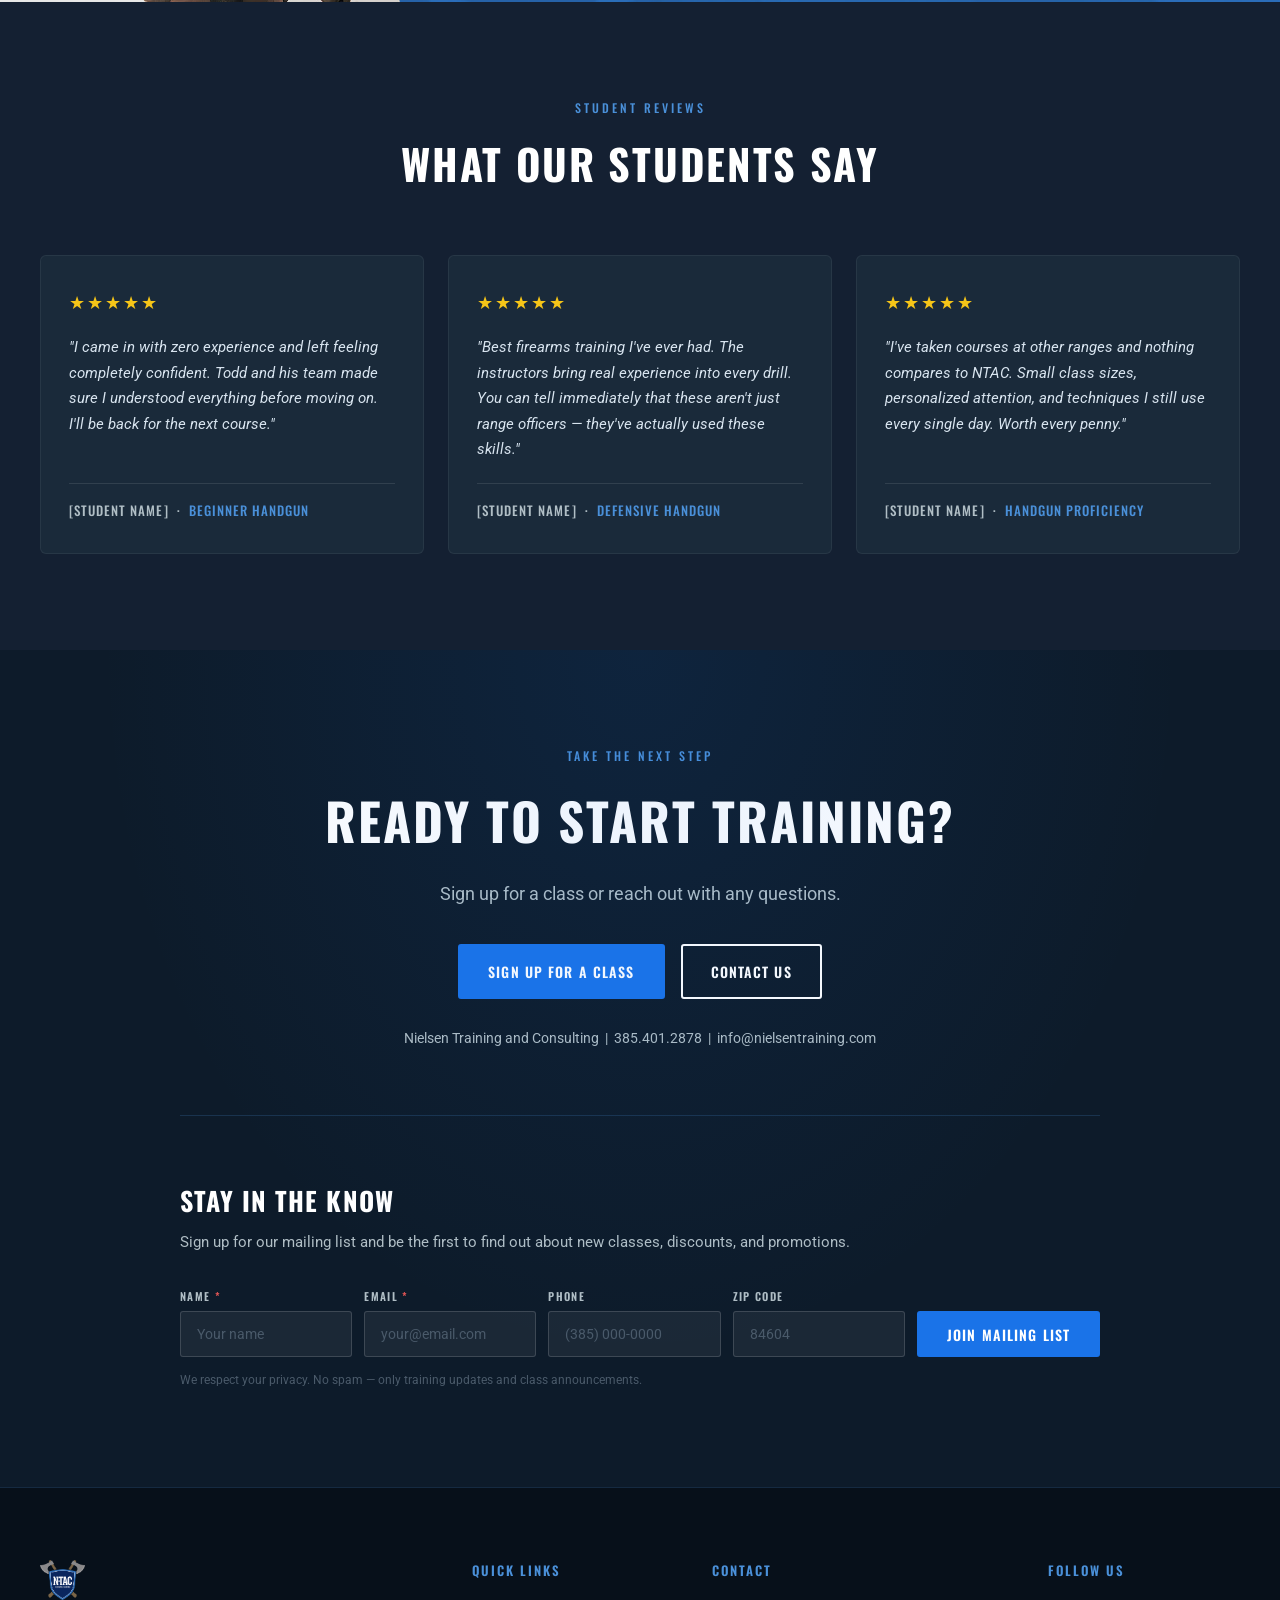
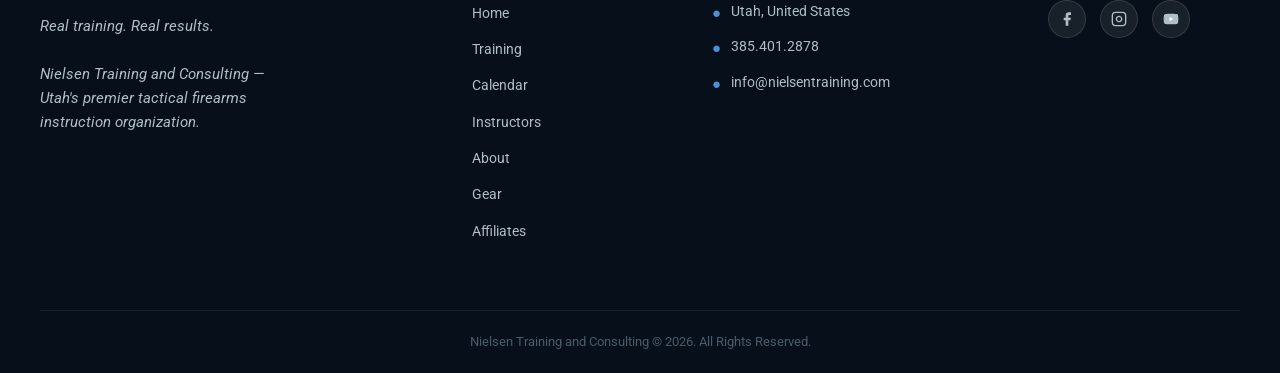
==== commit 05bf4cba: "Restore original left/right split layout for Why NTAC section" ====
--- a/index.html
+++ b/index.html
@@ -329,30 +329,16 @@
     .why-ntac { background: var(--navy-light); }
     .why-outer {
       display: grid;
-      grid-template-columns: 1.4fr 1fr;
-      grid-template-areas:
-        "video heading"
-        "body  body";
-      column-gap: 56px;
-      row-gap: 40px;
-      align-items: start;
+      grid-template-columns: 1fr 1fr;
+      gap: 64px;
+      align-items: center;
     }
     .video-card {
-      grid-area: video;
       border-radius: 8px;
       overflow: hidden;
       border: 1px solid rgba(74,144,217,0.3);
       box-shadow: 0 8px 40px rgba(0,0,0,0.5), 0 0 0 1px rgba(74,144,217,0.1);
     }
-    .why-heading-block { grid-area: heading; }
-    .why-body-block {
-      grid-area: body;
-      display: grid;
-      grid-template-columns: 1fr 1fr;
-      gap: 0 56px;
-      align-items: start;
-    }
-    .why-body-block .why-body { margin-bottom: 0; }
     .video-card-header {
       background: var(--navy-mid);
       padding: 14px 18px;
@@ -684,12 +670,7 @@
       section { padding: 64px 20px; }
 
       /* Why NTAC — stack */
-      .why-outer {
-        grid-template-columns: 1fr;
-        grid-template-areas: "heading" "video" "body";
-        row-gap: 28px;
-      }
-      .why-body-block { grid-template-columns: 1fr; gap: 20px; }
+      .why-outer { grid-template-columns: 1fr; gap: 32px; }
       .bullets-grid { grid-template-columns: 1fr; }
 
       /* Courses — 2 col */
@@ -732,7 +713,6 @@
 
       /* Why NTAC */
       .why-body { font-size: 14.5px; }
-      .why-body-block { grid-template-columns: 1fr; }
 
       /* Courses — single col */
       .courses-grid { grid-template-columns: 1fr; }
@@ -861,14 +841,10 @@
         </div>
       </div>
 
-      <!-- Heading only — stays level with video top -->
-      <div class="why-heading-block">
+      <!-- Right column: heading + body + bullets -->
+      <div class="why-content">
         <span class="section-label">About NTAC</span>
         <h2 class="section-heading" style="color: var(--accent);">Why Train With NTAC?</h2>
-      </div>
-
-      <!-- Body + bullets — full width beneath video -->
-      <div class="why-body-block">
         <p class="why-body">When you train with NTAC, you're learning from someone who has actually used these skills under pressure. Todd Nielsen spent over 25 years in law enforcement, served on Special Operations units, and provided protective detail for two U.S. Presidents. He built NTAC on one belief: that every responsible citizen deserves access to the same level of training trusted by the military and law enforcement. You'll leave every class more capable, more confident, and more prepared than when you walked in.</p>
         <div class="bullets-grid">
           <div class="bullet-item"><span class="bullet-icon">&#10003;</span><span class="bullet-text">Operationally Proven Instructors</span></div>
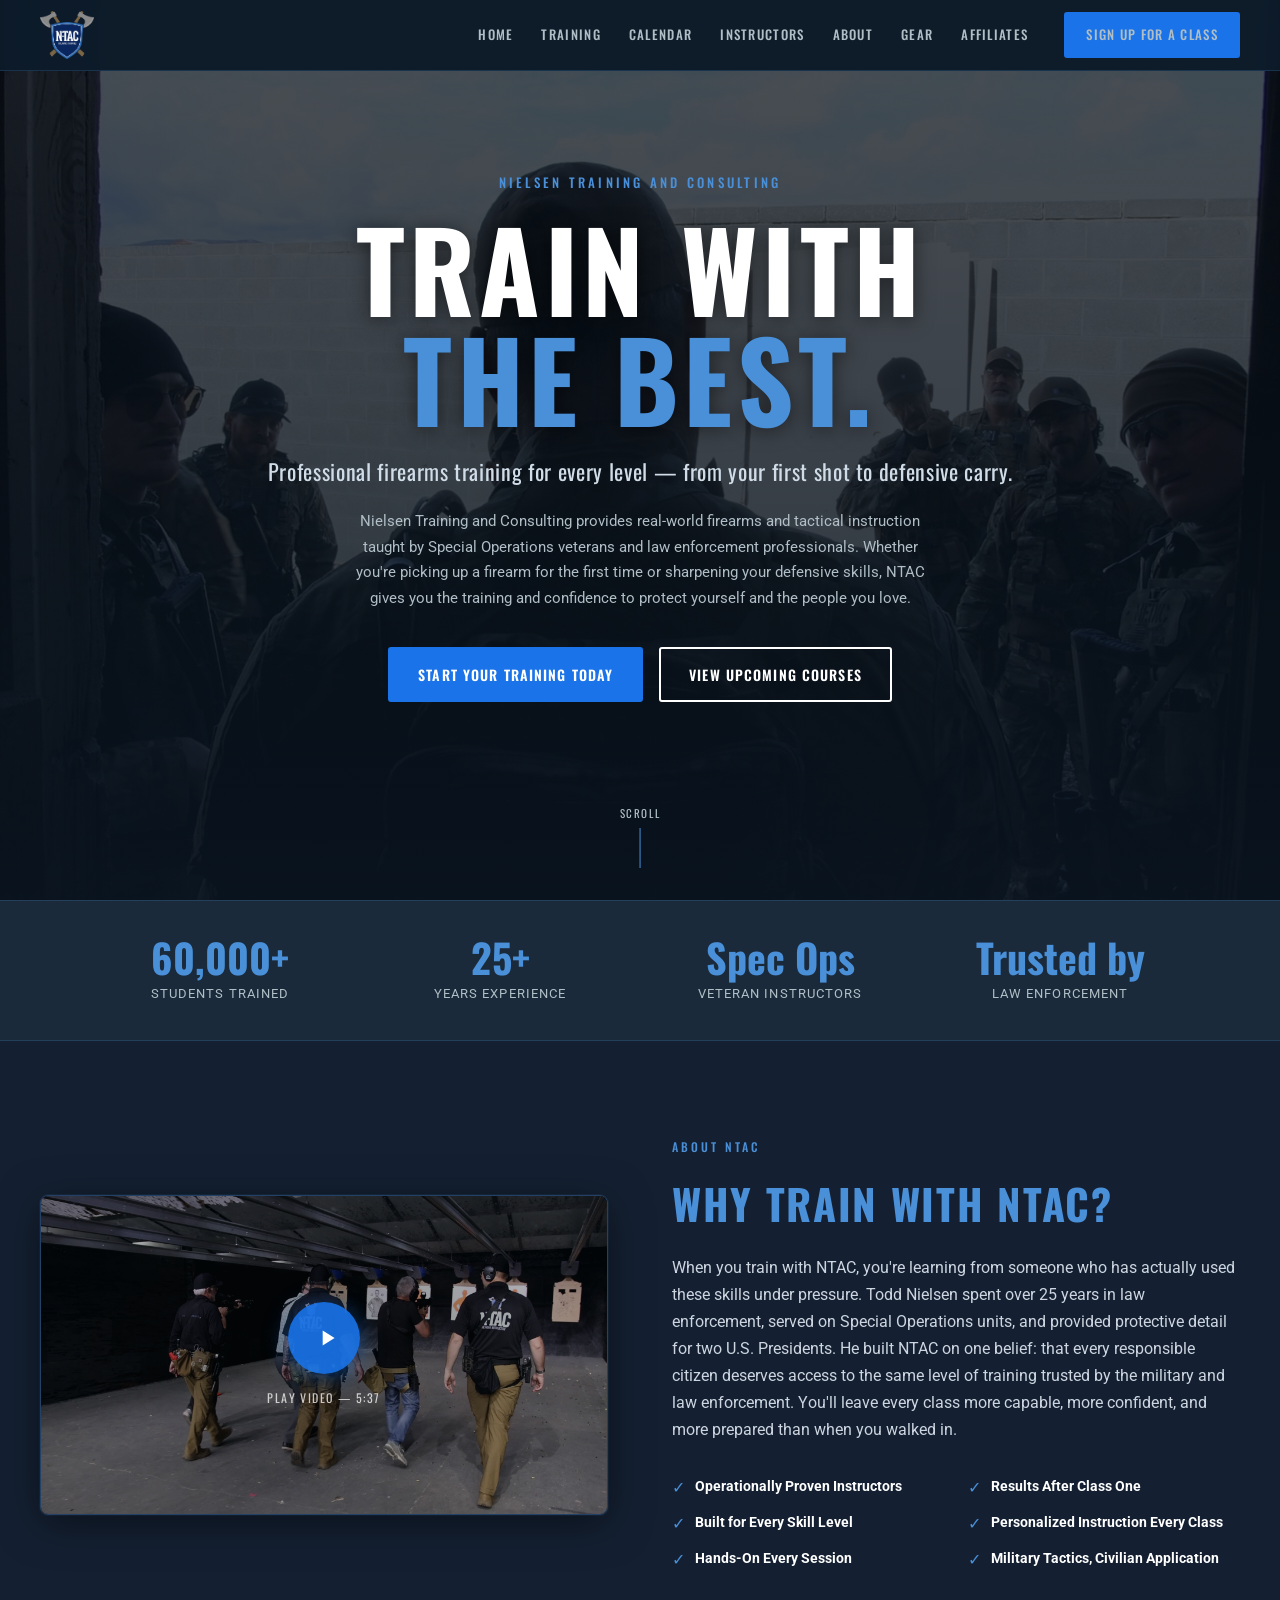
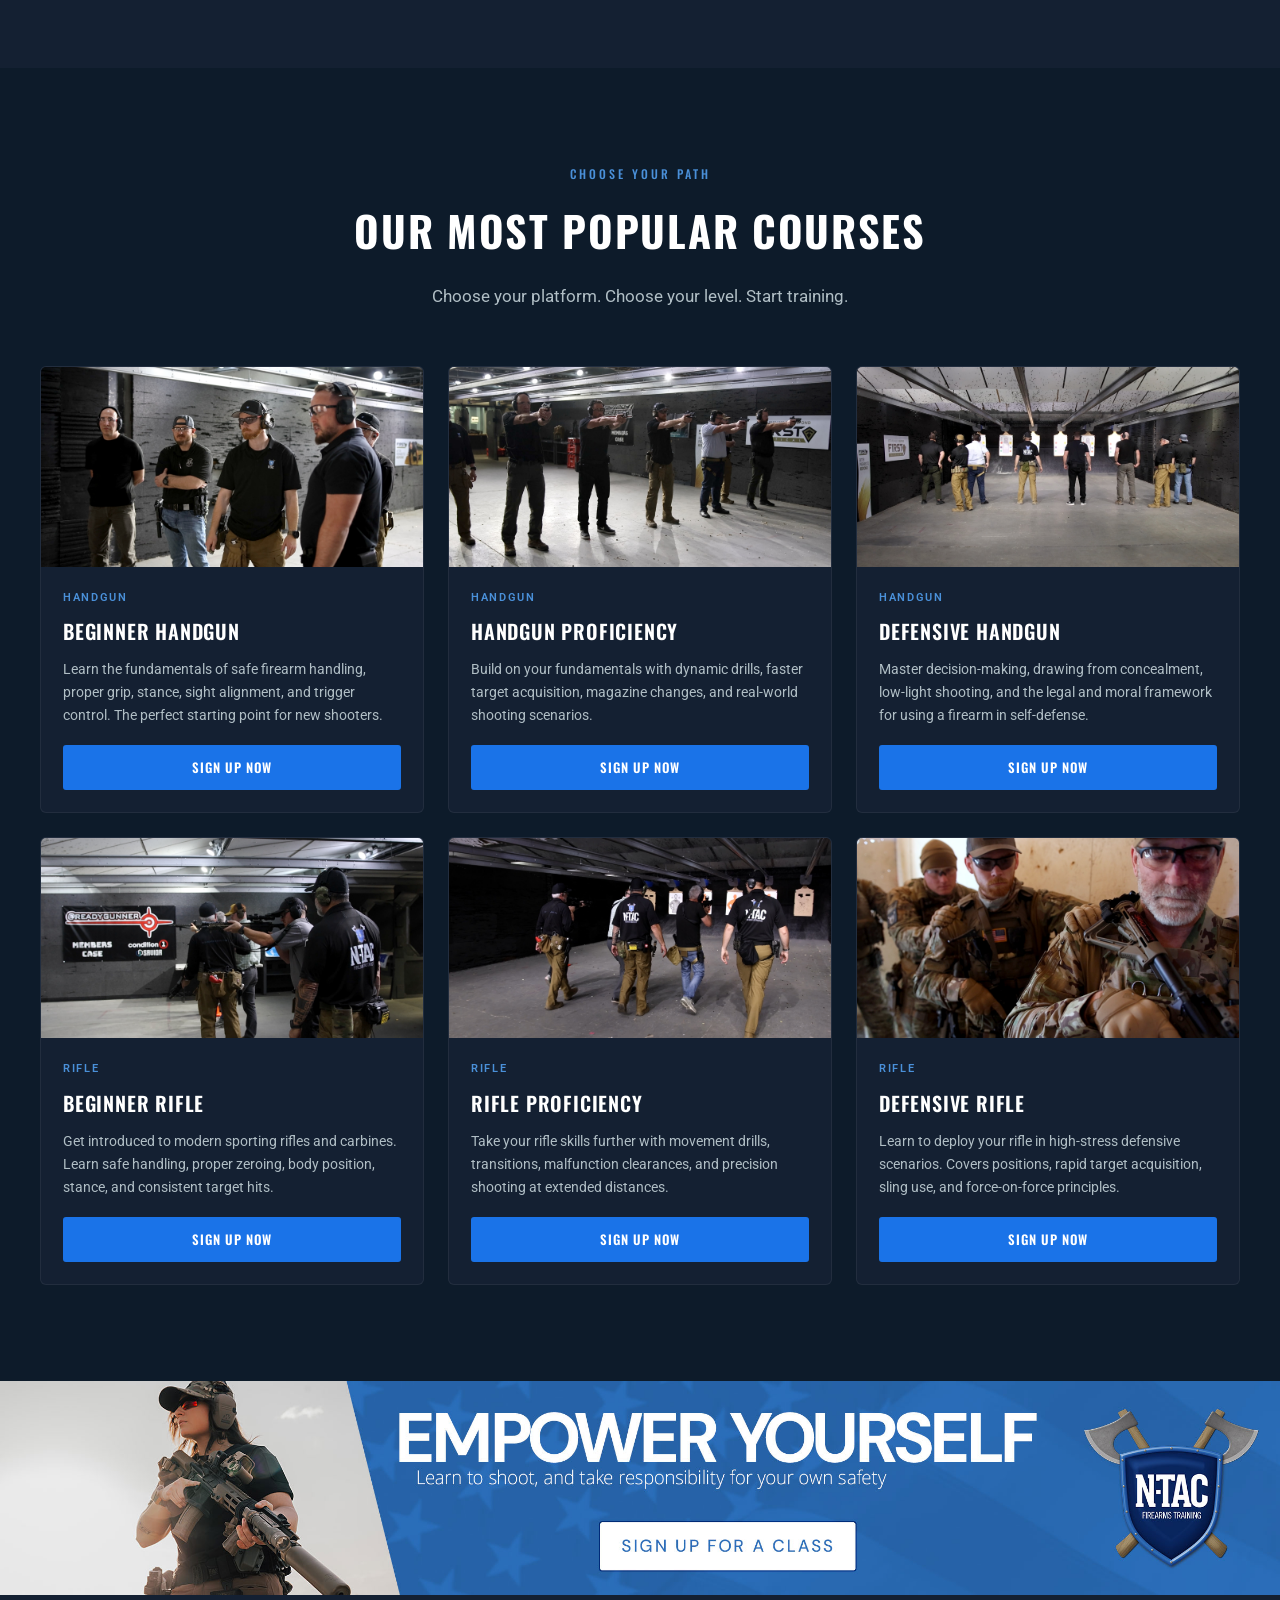
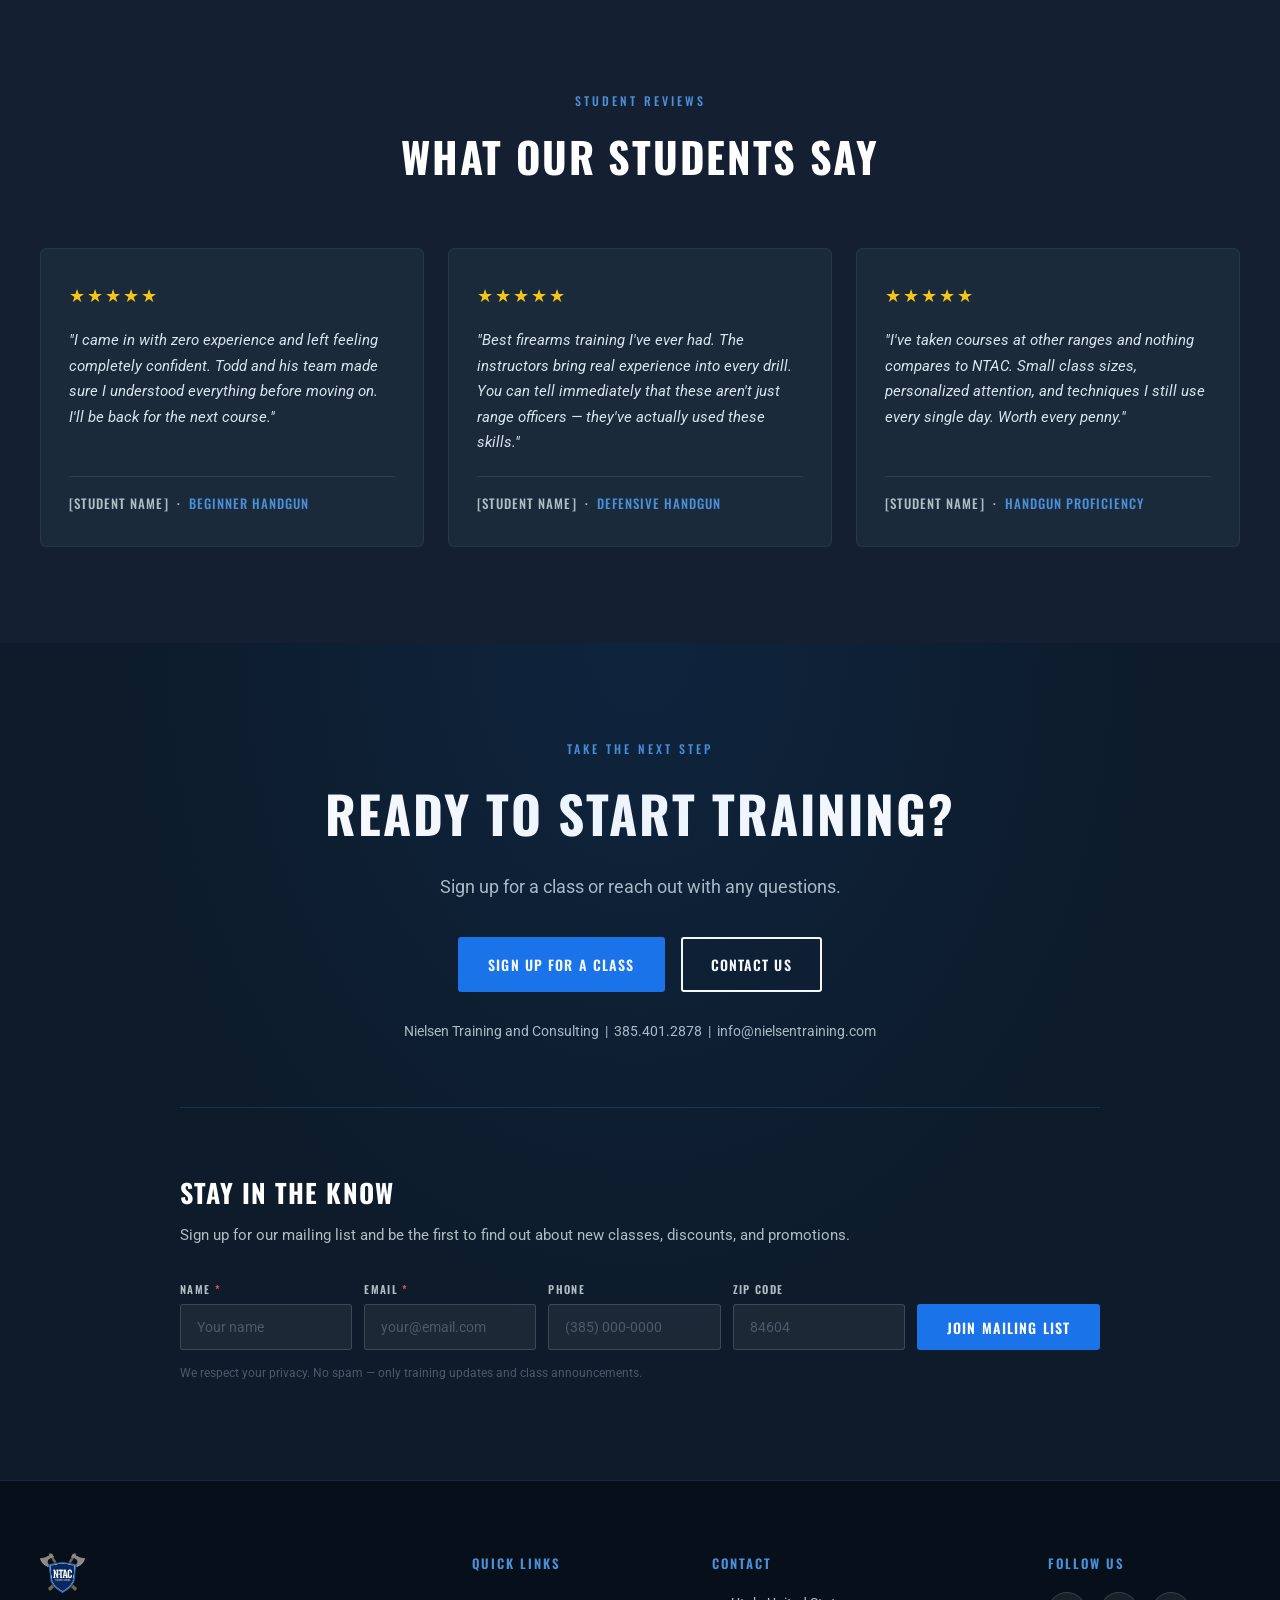
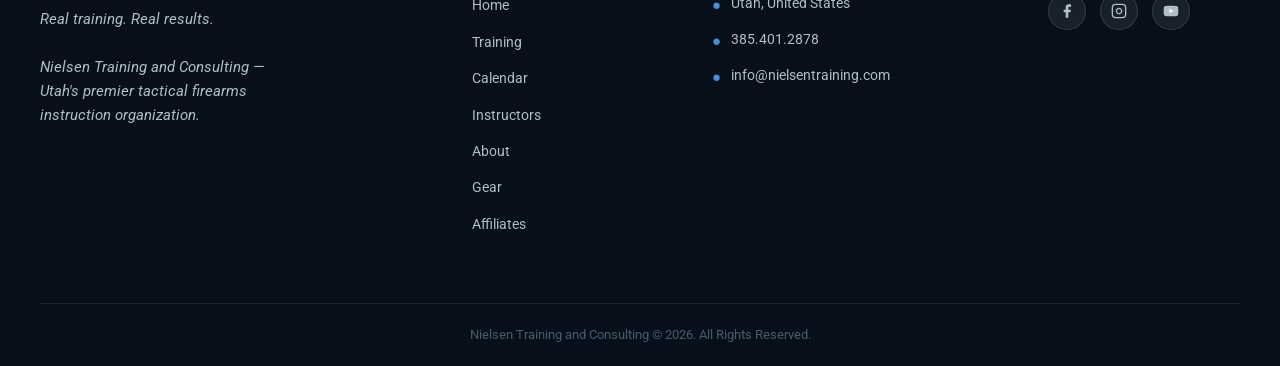
==== commit 5bcb74c6: "Remove video card header and footer bars — plain video only" ====
--- a/index.html
+++ b/index.html
@@ -819,13 +819,6 @@
 
       <!-- Video card -->
       <div class="video-card">
-        <div class="video-card-header">
-          <img src="images/logo-shield-color.png" alt="NTAC" />
-          <div class="video-card-header-text">
-            <strong>Who Is Todd Nielsen</strong>
-            <span>Nielsen Training and Consulting</span>
-          </div>
-        </div>
         <div class="video-placeholder" id="videoThumb" onclick="playVideo()">
           <img src="images/rifle-proficiency.jpg" alt="Todd Nielsen" />
           <div class="video-play">
@@ -834,10 +827,6 @@
             </div>
             <span class="video-caption">Play Video — 5:37</span>
           </div>
-        </div>
-        <div class="video-card-footer">
-          <span>Featured Instructor</span>
-          <a href="https://youtu.be/YIBYasEvXTU" target="_blank" rel="noopener">Watch on YouTube ↗</a>
         </div>
       </div>
 
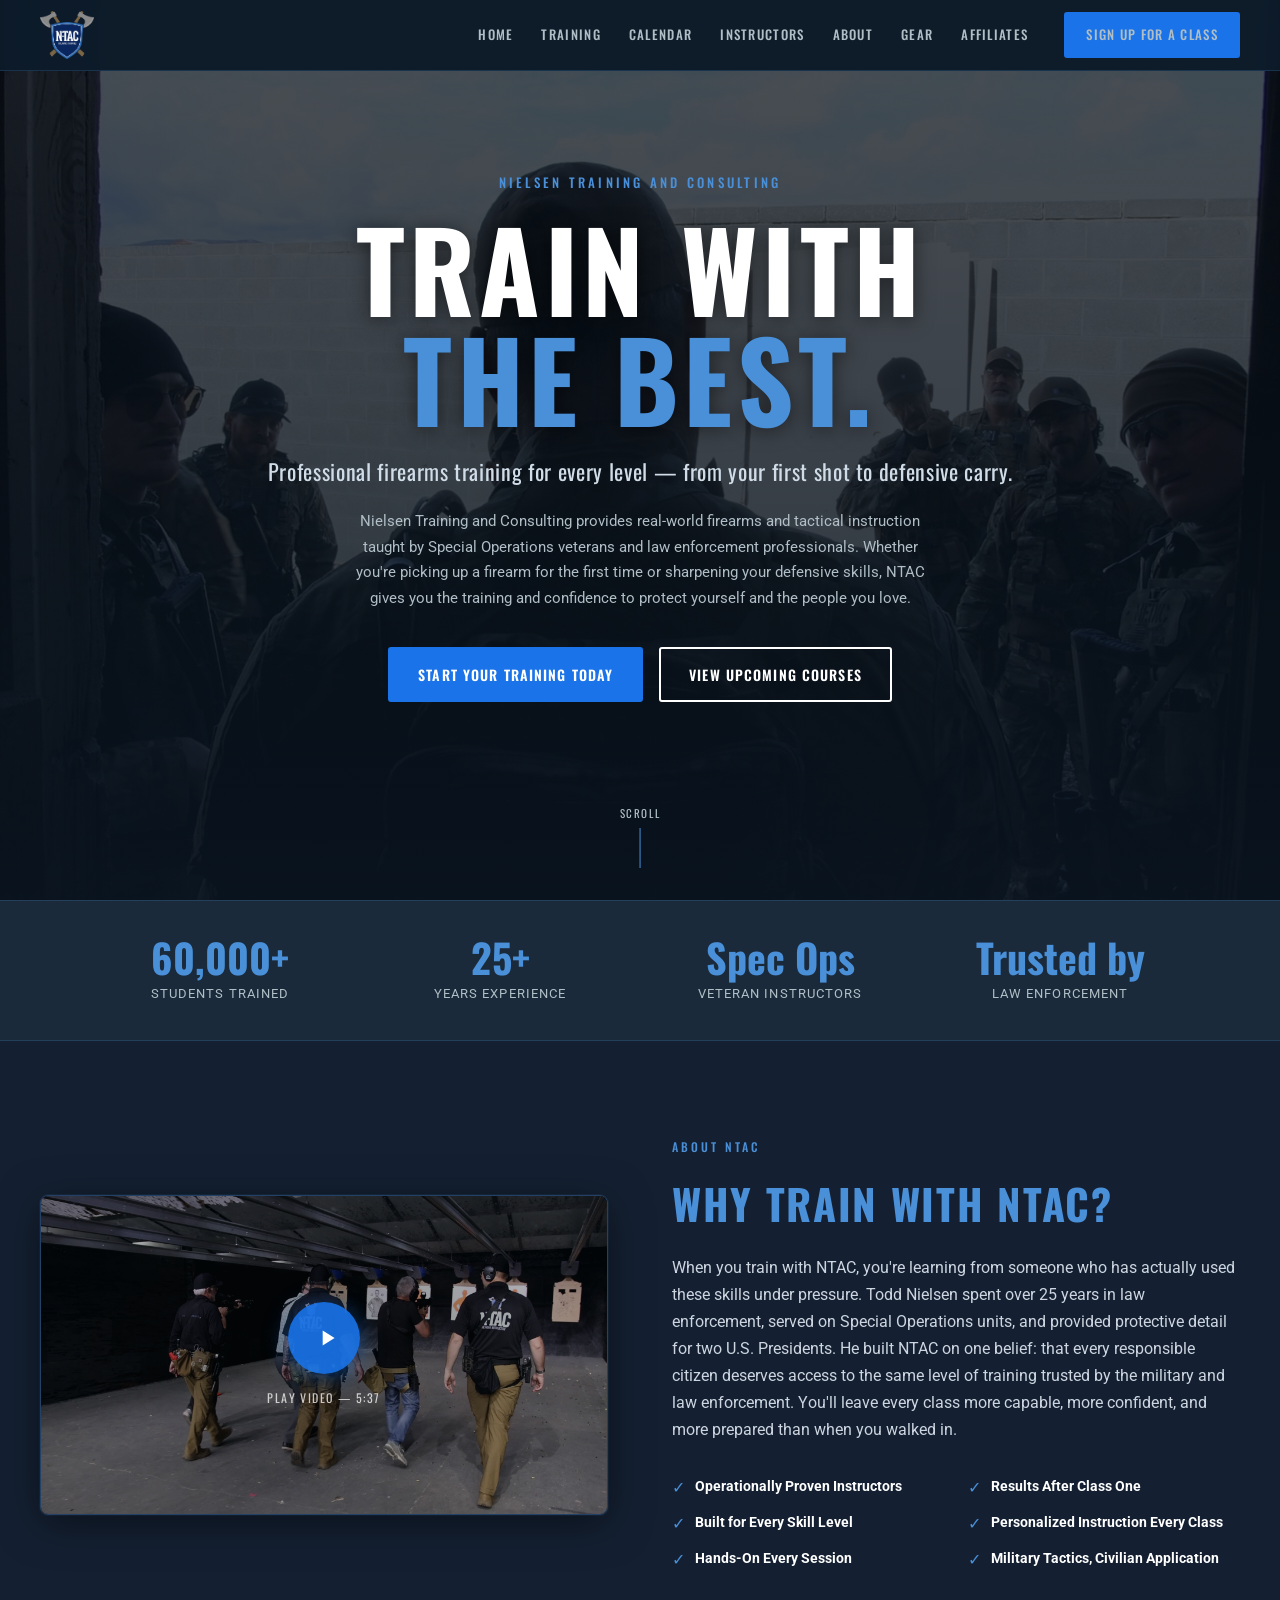
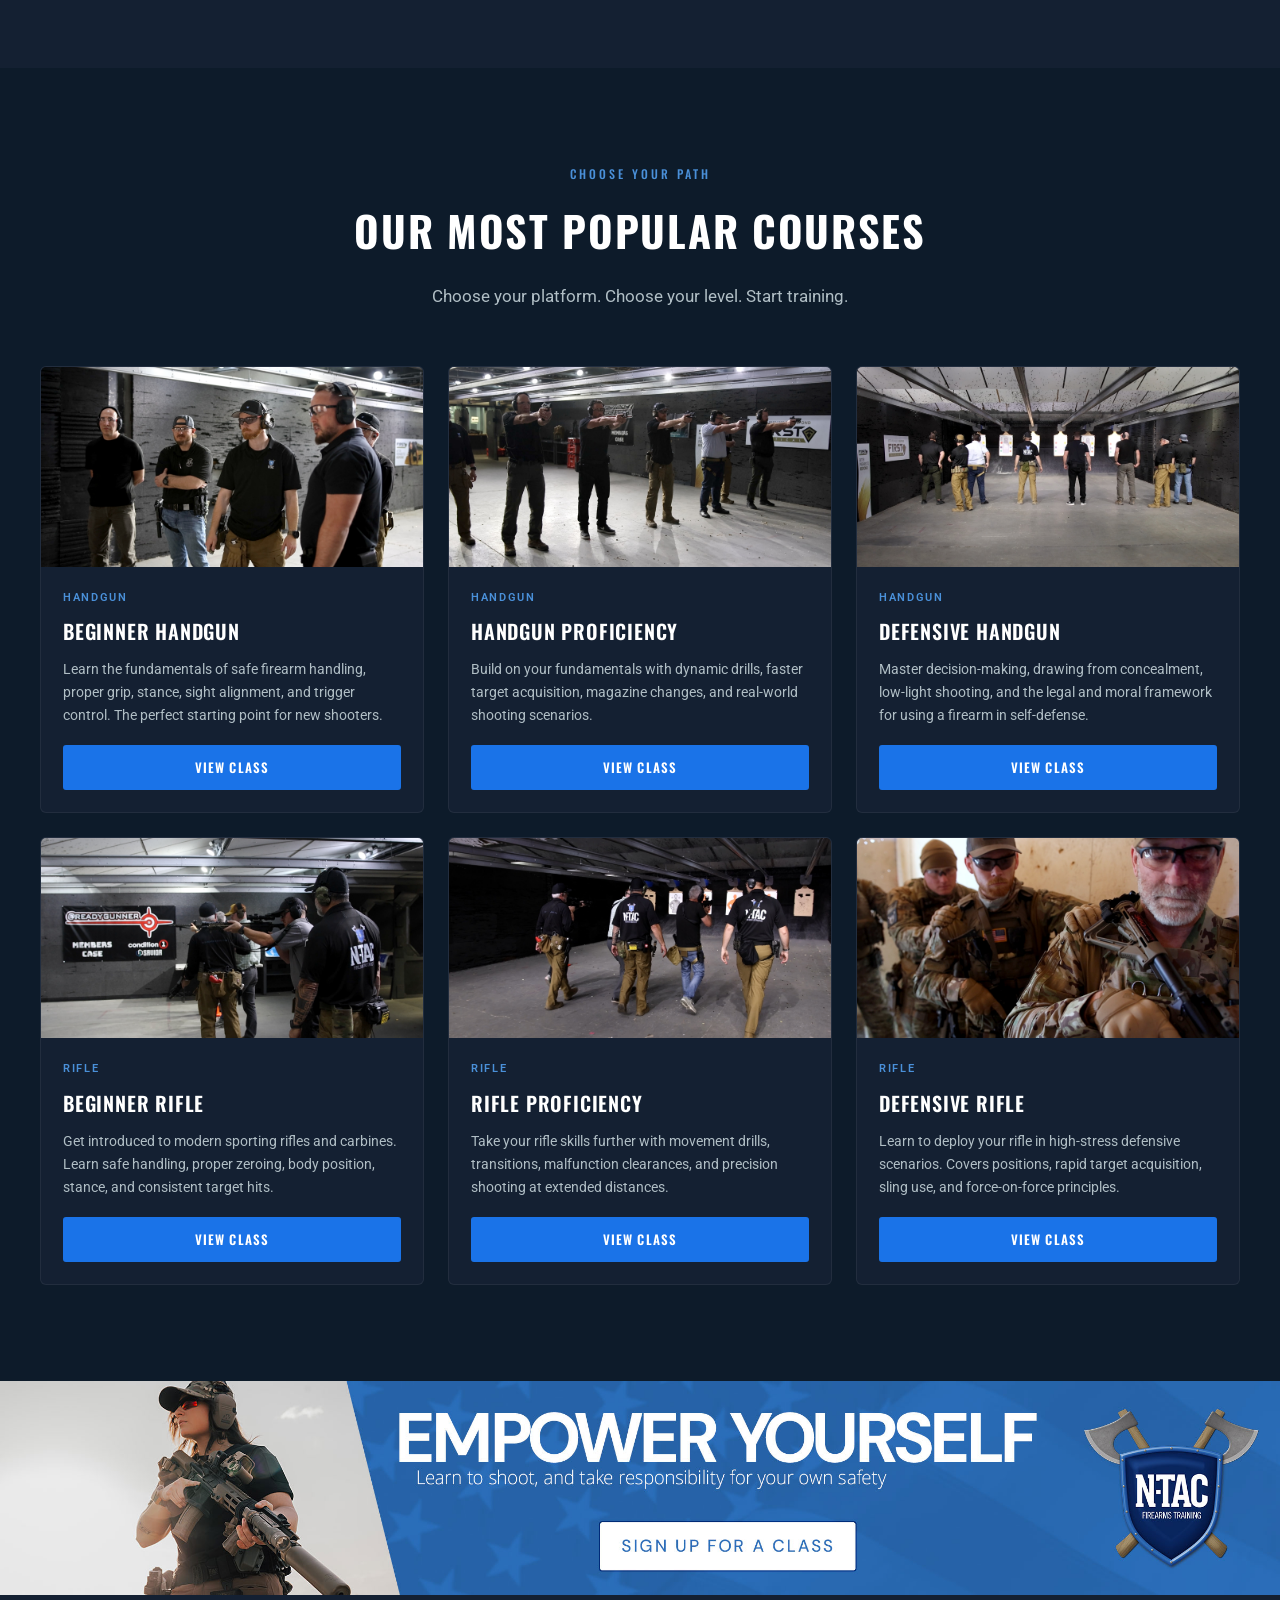
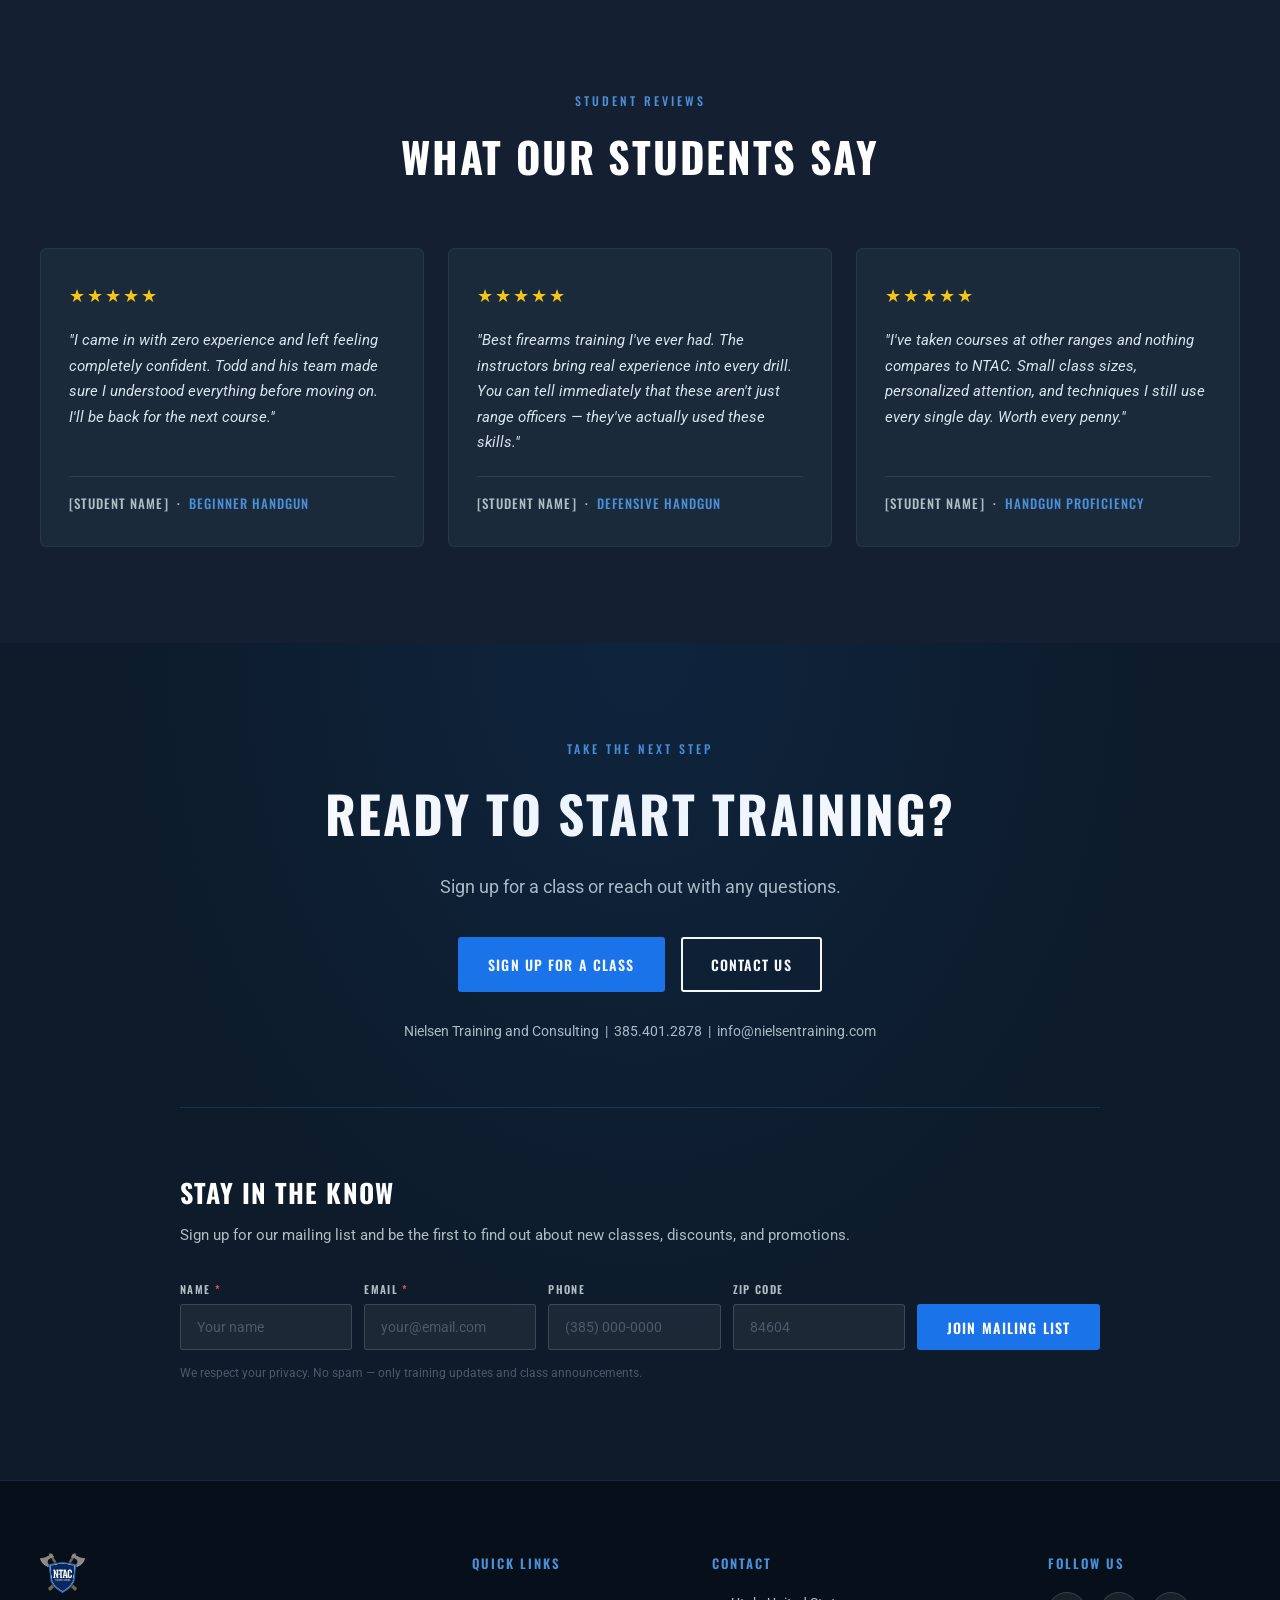
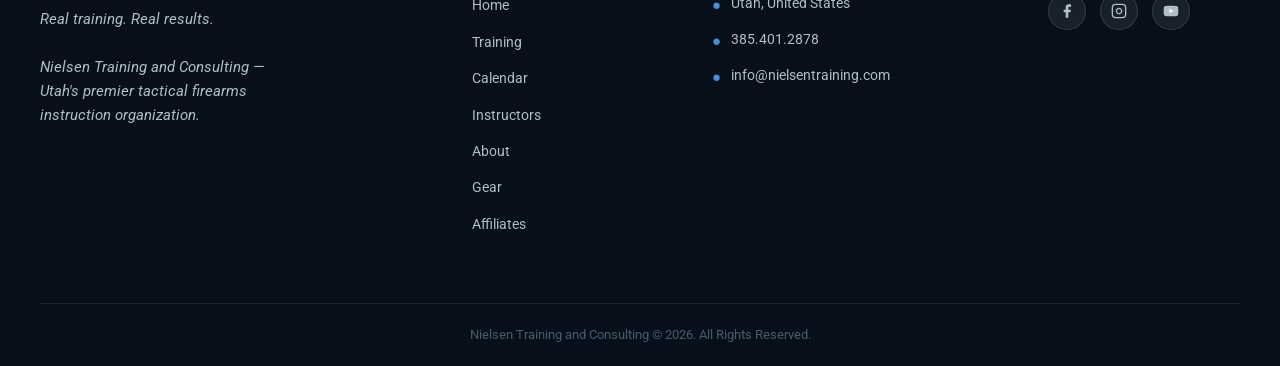
==== commit 46da9cab: "Add 6 course landing pages with full content and date listings Created individual HTML pages for all" ====
--- a/index.html
+++ b/index.html
@@ -865,7 +865,7 @@
           <h3 class="course-title">Beginner Handgun</h3>
           <p class="course-desc">Learn the fundamentals of safe firearm handling, proper grip, stance, sight alignment, and trigger control. The perfect starting point for new shooters.</p>
         </div>
-        <div class="course-card-footer"><a href="#" class="btn btn-primary btn-sm">Sign Up Now</a></div>
+        <div class="course-card-footer"><a href="beginner-handgun.html" class="btn btn-primary btn-sm">View Class</a></div>
       </div>
       <div class="course-card">
         <div class="course-card-img"><img src="images/handgun-proficiency.jpg" alt="Handgun Proficiency" /></div>
@@ -874,7 +874,7 @@
           <h3 class="course-title">Handgun Proficiency</h3>
           <p class="course-desc">Build on your fundamentals with dynamic drills, faster target acquisition, magazine changes, and real-world shooting scenarios.</p>
         </div>
-        <div class="course-card-footer"><a href="#" class="btn btn-primary btn-sm">Sign Up Now</a></div>
+        <div class="course-card-footer"><a href="handgun-proficiency.html" class="btn btn-primary btn-sm">View Class</a></div>
       </div>
       <div class="course-card">
         <div class="course-card-img"><img src="images/defensive-handgun.jpg" alt="Defensive Handgun" /></div>
@@ -883,7 +883,7 @@
           <h3 class="course-title">Defensive Handgun</h3>
           <p class="course-desc">Master decision-making, drawing from concealment, low-light shooting, and the legal and moral framework for using a firearm in self-defense.</p>
         </div>
-        <div class="course-card-footer"><a href="#" class="btn btn-primary btn-sm">Sign Up Now</a></div>
+        <div class="course-card-footer"><a href="defensive-handgun.html" class="btn btn-primary btn-sm">View Class</a></div>
       </div>
       <div class="course-card">
         <div class="course-card-img"><img src="images/beginner-rifle.jpg" alt="Beginner Rifle" /></div>
@@ -892,7 +892,7 @@
           <h3 class="course-title">Beginner Rifle</h3>
           <p class="course-desc">Get introduced to modern sporting rifles and carbines. Learn safe handling, proper zeroing, body position, stance, and consistent target hits.</p>
         </div>
-        <div class="course-card-footer"><a href="#" class="btn btn-primary btn-sm">Sign Up Now</a></div>
+        <div class="course-card-footer"><a href="beginner-rifle.html" class="btn btn-primary btn-sm">View Class</a></div>
       </div>
       <div class="course-card">
         <div class="course-card-img"><img src="images/rifle-proficiency.jpg" alt="Rifle Proficiency" /></div>
@@ -901,7 +901,7 @@
           <h3 class="course-title">Rifle Proficiency</h3>
           <p class="course-desc">Take your rifle skills further with movement drills, transitions, malfunction clearances, and precision shooting at extended distances.</p>
         </div>
-        <div class="course-card-footer"><a href="#" class="btn btn-primary btn-sm">Sign Up Now</a></div>
+        <div class="course-card-footer"><a href="rifle-proficiency.html" class="btn btn-primary btn-sm">View Class</a></div>
       </div>
       <div class="course-card">
         <div class="course-card-img"><img src="images/defensive-rifle.jpg" alt="Defensive Rifle" /></div>
@@ -910,7 +910,7 @@
           <h3 class="course-title">Defensive Rifle</h3>
           <p class="course-desc">Learn to deploy your rifle in high-stress defensive scenarios. Covers positions, rapid target acquisition, sling use, and force-on-force principles.</p>
         </div>
-        <div class="course-card-footer"><a href="#" class="btn btn-primary btn-sm">Sign Up Now</a></div>
+        <div class="course-card-footer"><a href="defensive-rifle.html" class="btn btn-primary btn-sm">View Class</a></div>
       </div>
     </div>
   </div>
